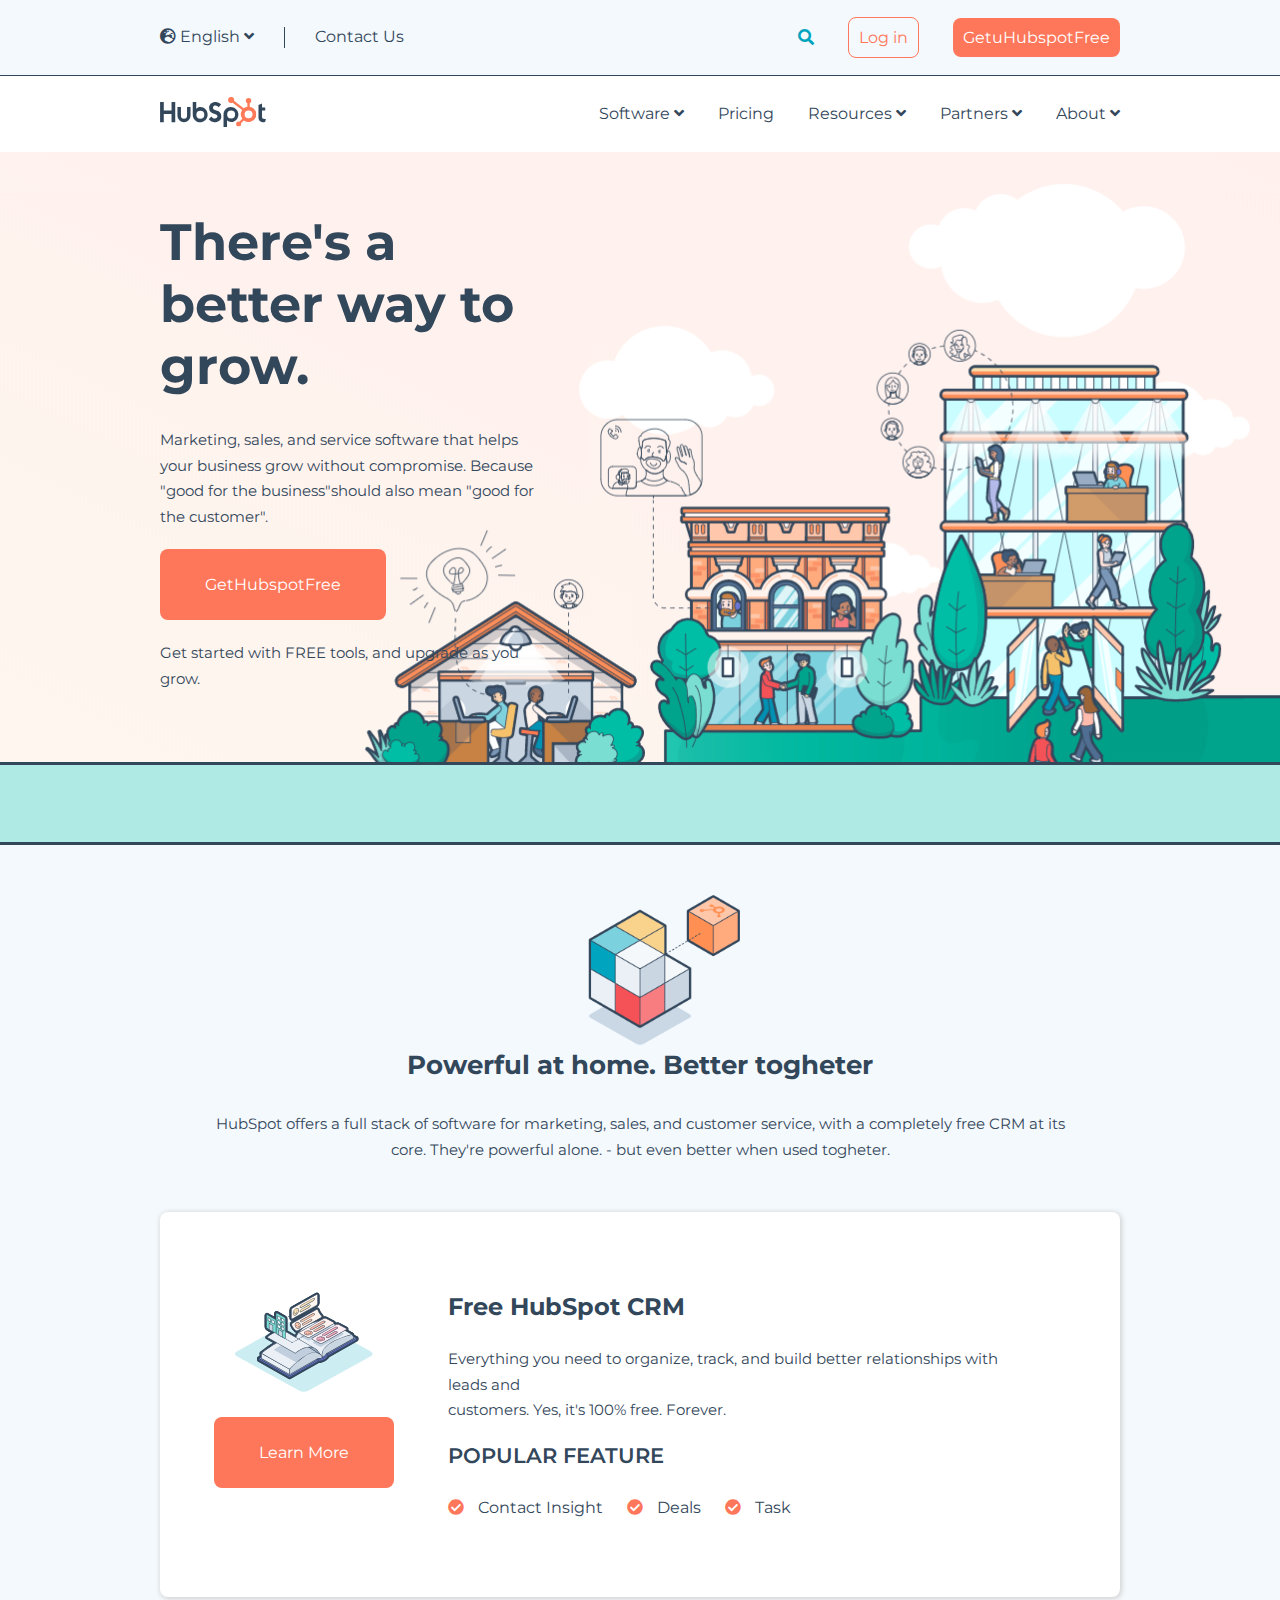
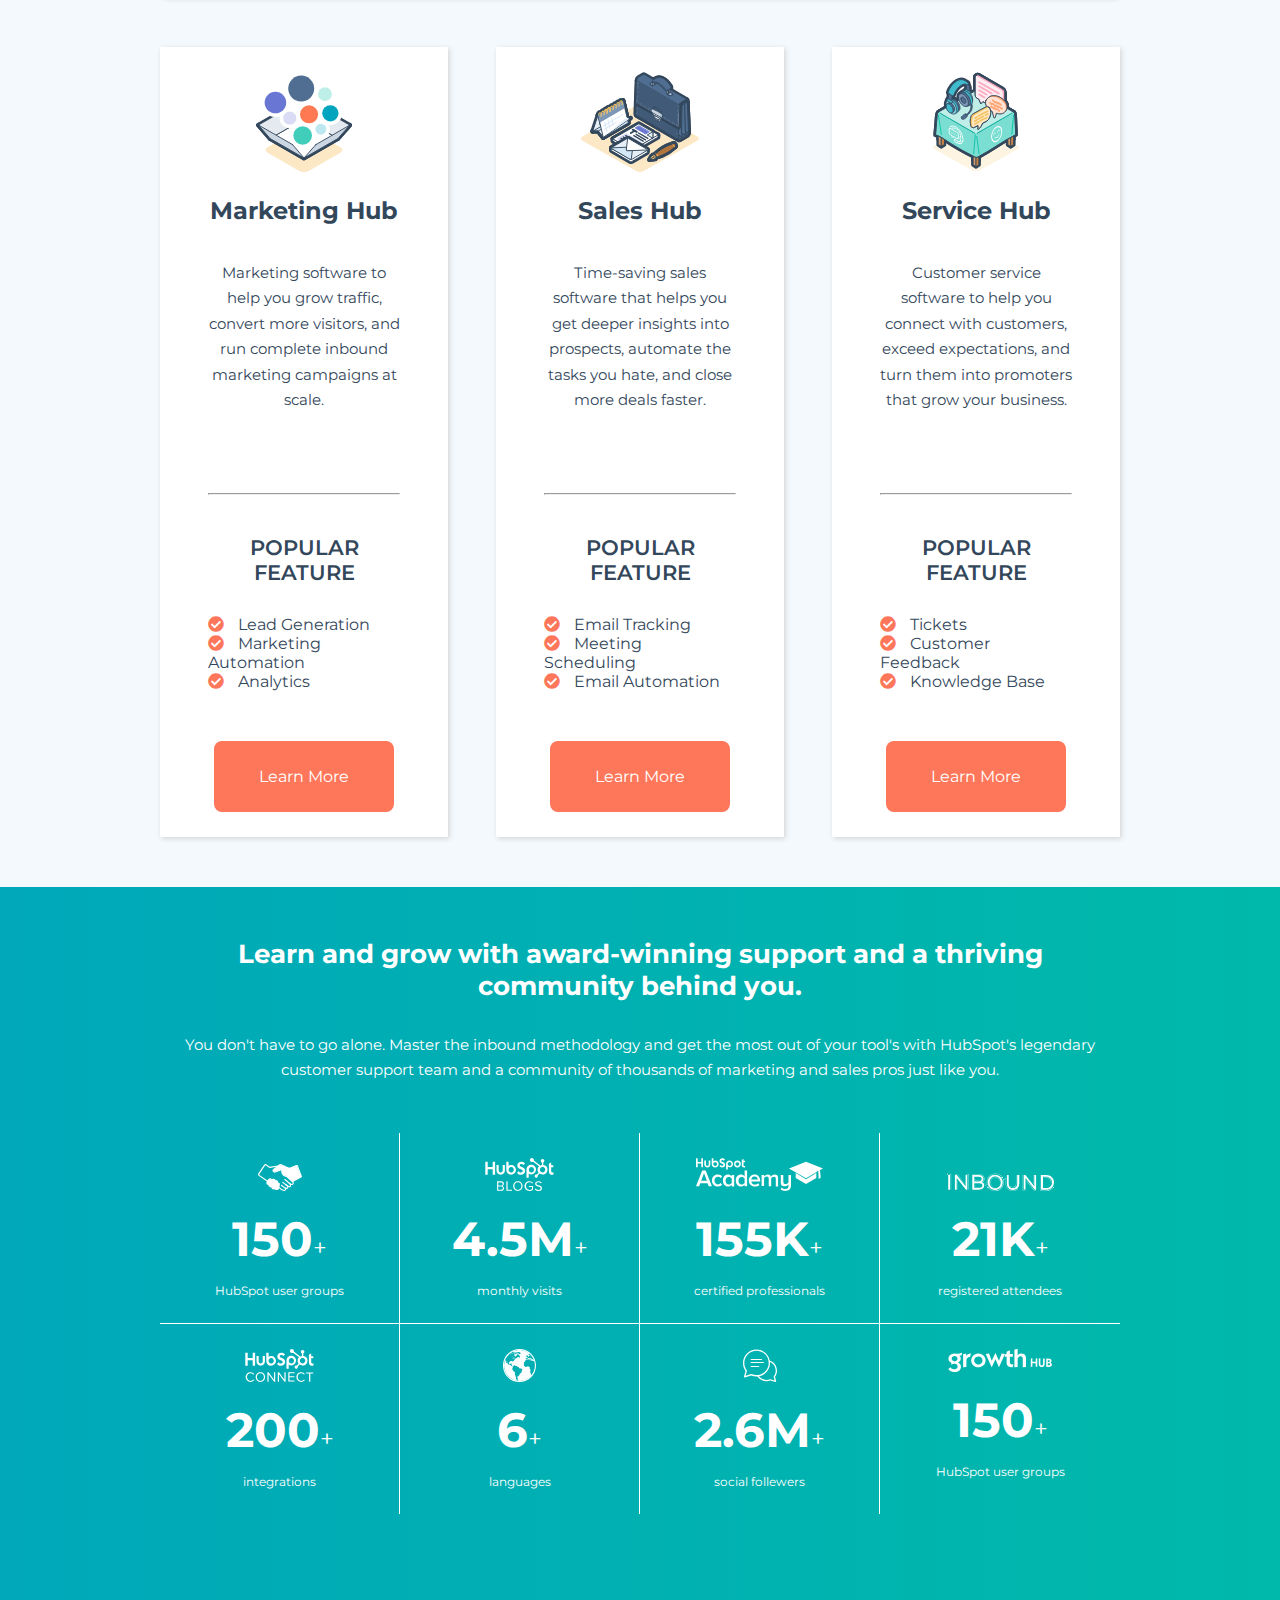
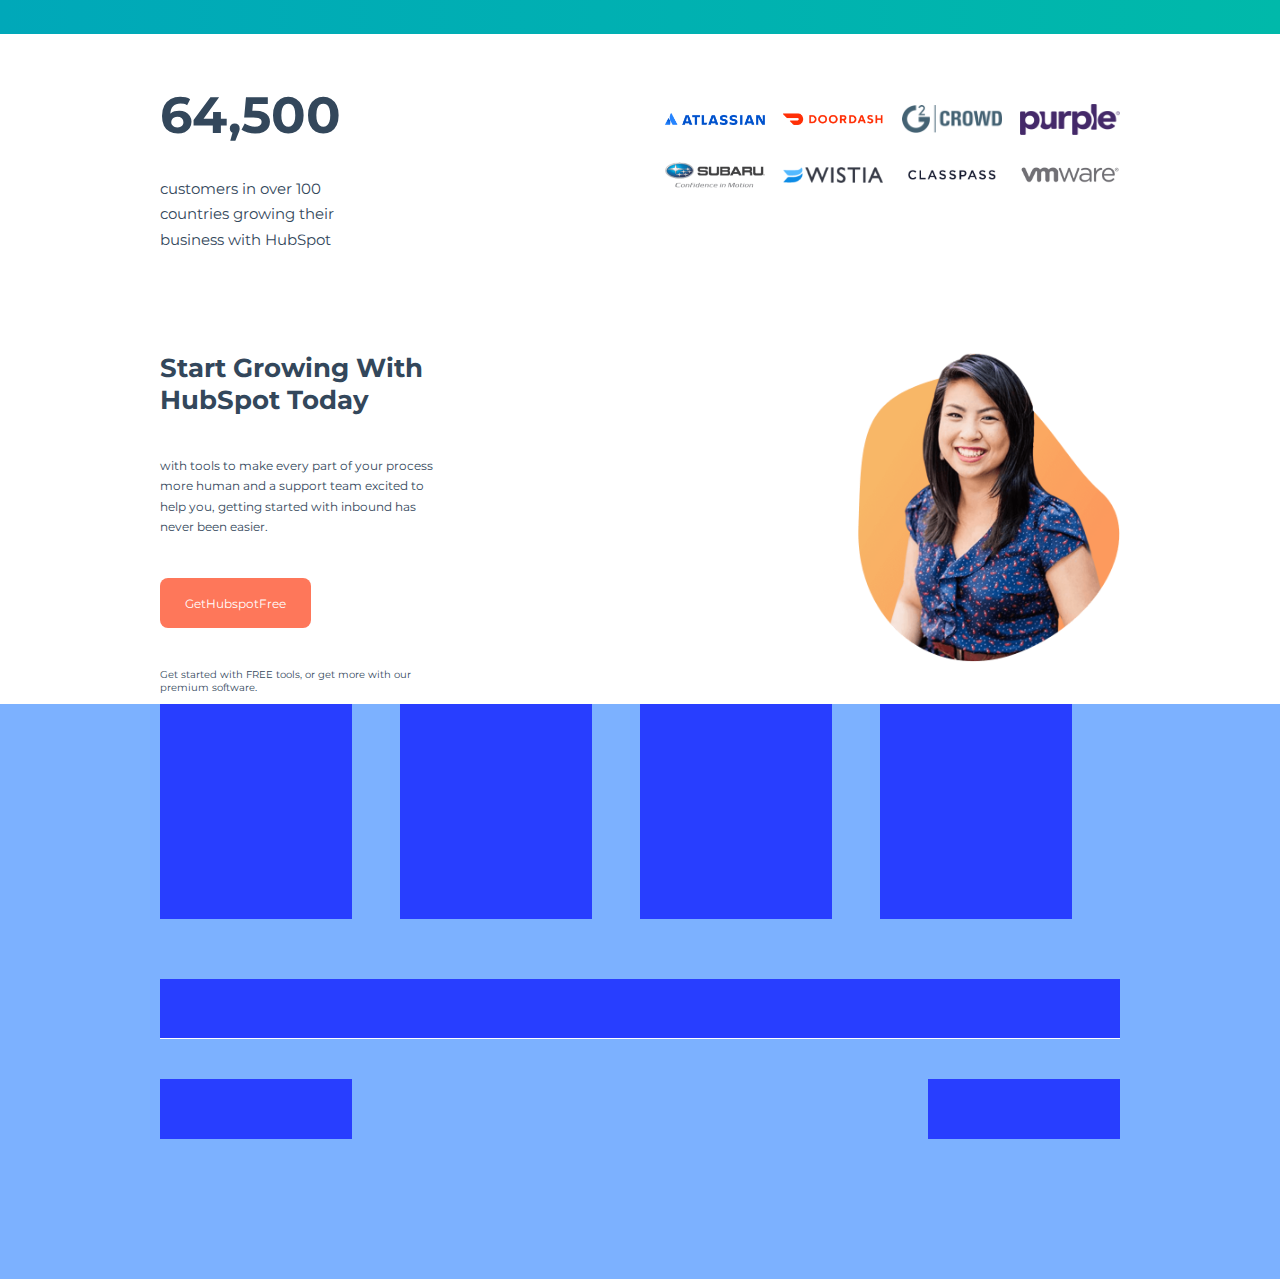
==== index.html @ 7007e8a3 "growing with - partners section completed" ====
<!DOCTYPE html>
<html lang="en" dir="ltr">
  <head>
    <meta charset="utf-8">
    <title>Hubspot.com</title>
    <link rel="stylesheet" href="css/master.css">
    <link rel="stylesheet" href="https://cdnjs.cloudflare.com/ajax/libs/font-awesome/5.15.2/css/all.min.css">
    <link rel="preconnect" href="https://fonts.gstatic.com">
    <link href="https://fonts.googleapis.com/css2?family=Montserrat:wght@100;300;400;600;700&display=swap" rel="stylesheet">
  </head>

  <!-- BODY -->
  <body>

    <!-- HEADER -->
    <header>
      <div class="row" id="top-header">
        <div class="center">
          <div class="up-left-nav">
            <div class="select-language">
              <a href="#"><i class="fas fa-globe-europe"></i> English <i class="fas fa-angle-down"></i></a>
            </div>

            <div class="contact-us">
              <a href="#">Contact Us</a>
            </div>

            </ul>
          </div>

          <div class="up-right-nav">
            <ul>

              <li>
                <a href="#"><i class="fas fa-search"></i> </a>
              </li>

              <li>
                <a href="#" id="log-in">Log in</a>
              </li>

              <li>
                <a href="#" id="get-hubspot-free" class="orange-button">GetuHubspotFree</a>
              </li>

            </ul>
          </div>
        </div>
      </div>

      <div class="row" id="down-header">
        <div class="center">

          <div class="down-left-nav">
            <a href="#">
              <img src="img/logo.svg" alt="Hubspot logo">
            </a>
          </div>

          <div class="down-right-nav">
            <ul>

              <li>
                <a href="#">Software <i class="fas fa-angle-down"></i></a>
              </li>

              <li>
                <a href="#">Pricing</a>
              </li>
              <li>
                <a href="#">Resources <i class="fas fa-angle-down"></i></a>
              </li>
              <li>
                <a href="#">Partners <i class="fas fa-angle-down"></i></a>
              </li>
              <li>
                <a href="#">About <i class="fas fa-angle-down"></i></a>
              </li>
            </ul>
          </div>
        </div>
      </div>
    </header>

    <!-- MAIN -->
    <main>

      <!-- JUMBOTRON -->
      <section>
        <div id="jumbotron">
          <div class="center">
            <div class="jumbo-content">
              <h2>
                There's a better way to grow.
              </h2>

              <div class="general-text">
                Marketing, sales, and service software that helps your business grow without compromise. Because "good for the business"should also mean "good for the customer".
              </div>

              <div class="orange-button" id="jumbo-button">
                <a href="#">GetHubspotFree</a>
              </div>

              <div class="general-text">
                Get started with FREE tools, and upgrade as you grow.
              </div>
            </div>
          </div>

          <!-- GREEN LINE -->
          <div id="jumbo-green-line">

          </div>
        </div>
      </section>

      <!-- OVERVIEW -->
      <section id="overview">
        <div class="center">
          <!-- SLOGAN -->
          <div class="slogan">
            <img src="img/cube.png" alt="Cube">
            <h3 class="section-title">Powerful at home. Better togheter</h3>
            <div class="general-text">
              HubSpot offers a full stack of software for marketing, sales, and customer service, with a completely free CRM at its<br>core. They're powerful alone. - but even better when used togheter.
            </div>
          </div>

          <!-- POPULAR FEATURES -->

          <div class="row popular-features">
            <div class="learn-more">
              <img src="img/book.svg" alt="Book">
              <div class="orange-button" id="learn-more-button">
                <a href="#">Learn More</a>
              </div>
            </div>

            <div class="free-hubspot">
              <h4 class="inside-section-title">
                Free HubSpot CRM
              </h4>
              <div class="general-text">
                Everything you need to organize, track, and build better relationships with leads and<br>customers. Yes, it's 100% free. Forever.
              </div>
              <div class="popular-feature-title">
                POPULAR FEATURE
              </div>

              <div class="popular-feature-list">
                <ul>
                  <li><i class="fas fa-check-circle"></i> Contact Insight</li>
                  <li><i class="fas fa-check-circle"></i> Deals</li>
                  <li><i class="fas fa-check-circle"></i> Task</li>
                </ul>
              </div>
            </div>
          </div>


          <!-- THREE HUBS -->
          <!-- 1 -->
          <div class="row ">
            <div class="hub">
              <img src="img/marketing.svg" alt="Marketing">
              <h4 class="inside-section-title">
                Marketing Hub
              </h4>
              <div class="general-text">
                Marketing software to help you grow traffic, convert more visitors, and run complete inbound marketing campaigns at scale.
              </div>
              <hr class="divisor">
              <div class="popular-feature-title">
                POPULAR FEATURE
              </div>
              <ul>
                <li><i class="fas fa-check-circle"></i> Lead Generation</li>
                <li><i class="fas fa-check-circle"></i> Marketing Automation</li>
                <li><i class="fas fa-check-circle"></i> Analytics</li>
              </ul>
              <div class="orange-button" id="learn-more-button">
                <a href="#">Learn More</a>
              </div>
            </div>

            <!-- 2 -->
            <div class="hub">
              <img src="img/sales.svg" alt="Marketing">
              <h4 class="inside-section-title">
                Sales Hub
              </h4>
              <div class="general-text">
                Time-saving sales software that helps you get deeper insights into prospects, automate the tasks you hate, and close more deals faster.
              </div>
              <hr class="divisor">
              <div class="popular-feature-title">
                POPULAR FEATURE
              </div>
              <ul>
                <li><i class="fas fa-check-circle"></i> Email Tracking</li>
                <li><i class="fas fa-check-circle"></i> Meeting Scheduling</li>
                <li><i class="fas fa-check-circle"></i> Email Automation</li>
              </ul>
              <div class="orange-button" id="learn-more-button">
                <a href="#">Learn More</a>
              </div>
            </div>

            <!-- 3 -->
            <div class="hub">
              <img src="img/service.svg" alt="Marketing">
              <h4 class="inside-section-title">
                Service Hub
              </h4>
              <div class="general-text">
                Customer service software to help you connect with customers, exceed expectations, and turn them into promoters that grow your business.
              </div>
              <hr class="divisor">
              <div class="popular-feature-title">
                POPULAR FEATURE
              </div>
              <ul>
                <li><i class="fas fa-check-circle"></i> Tickets</li>
                <li><i class="fas fa-check-circle"></i> Customer Feedback</li>
                <li><i class="fas fa-check-circle"></i> Knowledge Base</li>
              </ul>
              <div class="orange-button" id="learn-more-button">
                <a href="#">Learn More</a>
              </div>
            </div>

          </div>
        </div>
      </section>

      <!-- DATA -->
      <section id="data">
        <div class="center">
          <div class="data-text">
            <h3 class="section-title">
              Learn and grow with award-winning support and a thriving community behind you.
            </h3>
            <div class="general-text">
              You don't have to go alone. Master the inbound methodology and get the most out of your tool's with HubSpot's legendary customer support team and a community of thousands of marketing and sales pros just like you.
            </div>
          </div>

          <!-- NUMBERS -->
          <!-- 1st ROW -->
          <div class="row">
            <div class="box-overview right-bottom">
              <div class"box-icon">
                <img src="img/homepage_community_agency.svg" alt="">
              </div>
              <div class="box-numbers">
                150<span class="plus">+</span>
              </div>
              <div class="box-text">
                HubSpot user groups
              </div>
            </div>

            <div class="box-overview right-bottom">
              <div class"box-icon">
                <img src="img/homepage_community_blog.svg" alt="">
              </div>
              <div class="box-numbers">
                4.5M<span class="plus">+</span>
              </div>
              <div class="box-text">
                monthly visits
              </div>
            </div>

            <div class="box-overview right-bottom">
              <div class"box-icon">
                <img src="img/homepage_community_academy.svg" alt="">
              </div>
              <div class="box-numbers">
                155K<span class="plus">+</span>
              </div>
              <div class="box-text">
                certified professionals
              </div>
            </div>

            <div class="box-overview right-bottom">
              <div class"box-icon">
                <img src="img/homepage_community_inbound.svg" alt="">
              </div>
              <div class="box-numbers">
                21K<span class="plus">+</span>
              </div>
              <div class="box-text">
                registered attendees
              </div>
            </div>

          </div>


          <!-- 2nd ROW -->
          <div class="row">
            <div class="box-overview right">
              <div class"box-icon">
                <img src="img/homepage_community_connect.svg" alt="">
              </div>
              <div class="box-numbers">
                200<span class="plus">+</span>
              </div>
              <div class="box-text">
                integrations
              </div>
            </div>

            <div class="box-overview right">
              <div class"box-icon">
                <img src="img/homepage_community_globe.svg" alt="">
              </div>
              <div class="box-numbers">
                6<span class="plus">+</span>
              </div>
              <div class="box-text">
                languages
              </div>
            </div>

            <div class="box-overview right">
              <div class"box-icon">
                <img src="img/homepage_community_followers.svg" alt="">
              </div>
              <div class="box-numbers">
                2.6M<span class="plus">+</span>
              </div>
              <div class="box-text">
                social follewers
              </div>
            </div>

            <div class="box-overview right">
              <div class"box-icon">
                <img src="img/growthhub-white-small-1.svg" alt="">
              </div>
              <div class="box-numbers">
                150<span class="plus">+</span>
              </div>
              <div class="box-text">
                HubSpot user groups
              </div>
            </div>
          </div>


        </div>
      </section>

      <!-- PARTNERS -->
      <section id="partners" class="center">
        <div id="partners-list" class="row">
          <div class="customers">
            <h2>
              64,500
            </h2>
            <div class="general-text">
              customers in over 100 <br> countries growing their <br> business with HubSpot
            </div>
          </div>

          <div class="partners-logos">
            <!-- FIRST LINE -->
            <div id="first-line">
              <img src="img/atlassian.png" alt="">
              <img src="img/doordash.png" alt="">
              <img src="img/g2crowd-logo@2x.png" alt="">
              <img src="img/purple-logo@2x.png" alt="">
            </div>

            <!-- SECOND LINE -->
            <div id="second-line">
              <img src="img/subaru.png" alt="">
              <img src="img/wistia.png" alt="">
              <img src="img/classpass.png" alt="">
              <img src="img/vmware.png" alt="">
            </div>
          </div>
        </div>

        <div class="row">
          <div class="growing-with">
            <h3 class="section-title">
              Start Growing With HubSpot Today
            </h3>
            <p class="general-text">
              with tools to make every part of your process more human and a support team excited to help you, getting started with inbound has never been easier.
            </p>

            <div id="partners-button" class="orange-button">
              <a href="#">GetHubspotFree</a>
            </div>


            <div id="call-to-action-text">
              Get started with FREE tools, or get more with our premium software.
            </div>
          </div>

          <div class="testimonial">
            <img src="img/woman.webp" alt="">
          </div>
        </div>
      </section>
    </main>

    <!-- FOOTER -->
    <footer>
      <div class="center">
        <div class="row">
          <div class="footer-links">

          </div>
          <div class="footer-links">

          </div>
          <div class="footer-links">

          </div>
          <div class="footer-links">

          </div>
        </div>

        <!-- LANGUAGES -->
        <div class="languages">

        </div>

        <!-- COPYRIGHT AND POLICY -->
        <div class="row">
          <div class="copyright">

          </div>

          <div class="policy">

          </div>
        </div>
      </div>
    </footer>
  </body>
</html>
---- css/master.css ----
*{
  padding: 0;
  margin: 0;
  box-sizing: border-box;
}

body{
  font-family: 'Montserrat', sans-serif;
}

.row{
  content: "";
  display: table;
  clear: both;

  width: 100%;
}

.center{
  width: 75%;
  margin: 0 auto;
}

/* HEADER */
header{
  position: fixed;

  z-index: 999;

  top: 0;
  left: 0;

  width: 100%;
  height: 150px;

  font-size: 16px;
}

/* TOP HEADER */
#top-header{
  border-bottom: 1px solid #33475B;

  background-color: #F4F9FD;
}

#top-header ul{
  list-style-type: none;

  height: 75px;
  line-height: 75px;
}

#top-header ul li{
  display: inline-block;

  margin-right: 30px;
}

#top-header ul li:last-child{
  margin-right: 0;
}

#top-header a{
  text-decoration: none;
}


/* UP-LEFT-NAV */
.up-left-nav{
  float: left;

  height: 75px;
  width: 50%;

  color: #33475B;
}

.up-left-nav a{
  color: #33475B;
}

.select-language{
  float: left;

  height: 21px;

  margin: 27px 0;
  padding-right: 30px;

  border-right: 1px solid #33475B;
}

.contact-us{
  float: left;

  height: 21px;

  margin: 27px 0;
  padding-left: 30px;
}


/* UP-RIGHT-NAV */
.up-right-nav{
  float: right;

  height: 75px;
  width: 50%;

  text-align: right;
}

.fa-search{
  color: #00A4BD;
}

#log-in{
  color: #FE775A;

  padding: 10px 10px;

  border: 1px solid #FE775A;
  border-radius: 8px;
}

.orange-button{
  background-color: #FE775A;
  border-radius: 8px;
}

#get-hubspot-free{
  color: white;
  padding: 10px 10px;
}

/* DOWN HEADER */
#down-header{
  background-color: white;
}

#down-header ul{
  list-style-type: none;

  height: 75px;
  line-height: 75px;
}

#down-header ul li{
  display: inline-block;

  margin-right: 30px;
}

#down-header ul li:last-child{
  margin-right: 0;
}

#down-header a{
  text-decoration: none;
}

/* DOWN LEFT NAV */
.down-left-nav{
  float: left;

  line-height: 75px;
  height: 75px;
  width: 10%;

  padding-top: 8px;
}

/* DOWN RIGHT NAV */
.down-right-nav {
  float: right;

  text-align: right;

  height: 75px;
  width: 80%;
}

.down-right-nav a{
  color: #33475B;
}


/* MAIN */
main{
  margin-top: 150px;
}

/* JUMBOTRON */
#jumbotron{
  position: relative;

  border-top: solid 1px transparent; /* added border to father to avoid margin collapse */

  height: 695px;
  width: 100%;

  background-image: url(../img/jumbotron.png);
  background-size: auto 100%;
  background-repeat: no-repeat;
  background-position: right;

  color: #33475B;

  /* debug rules */
  background-color: #FFF4EF;
}

#jumbo-green-line{
  position: absolute;

  bottom: 0;

  height: 83px;
  width: 100%;

  border-top: 3px solid #33475B;
  border-bottom: 3px solid #33475B;

  background-color: #AFEBE4;
}


.jumbo-content{
  margin-top: 60px;

  width: 40%;
}

.jumbo-content h2{
  font-size: 51px;

  margin-bottom: 30px;
}

.general-text{
  font-size: 15px;

  line-height: 1.7em;

  color: #33475B;
}

#jumbo-button{
  display: inline-block;

  height: 71px;
  line-height: 71px;

  margin: 20px 0;
}

#jumbo-button a{
  text-decoration: none;

  padding: 25px 45px;

  color: white;
}



/* OVERVIEW */
#overview{
  /* debug rules */
  width: 100%;

  background-color: #F4F9FD;;
}

/* SLOGAN */
.slogan{
  width: 100%;

  text-align: center;

  margin-bottom: 50px;
}

.slogan img{
  height: 150px;

  margin-top: 50px;
}

.section-title{
  font-size: 26px;

  color: #33475B;
}

.slogan h3{
  margin-bottom: 30px;
}



/* POPULAR FEATURES */
.popular-features{
  background-color: white;

  margin-bottom: 50px;

  box-shadow: 1px 1px 5px 0.5px lightgrey;

  border-radius: 8px;
}

.learn-more{
  float: left;

  text-align: center;

  width: 20%;

  margin-left: 5%;
  margin-right: 5%;
}

.learn-more img{
  display: block;
  height: 100px;

  margin-bottom: 25px;
  margin-left: auto;
  margin-right: auto;
}

#learn-more-button{
  display: inline-block;

  height: 71px;  /* ALTEZZA TOTALE (FONT 21PX + PADDING 25 + 25) */
  line-height: 71px;
}

#learn-more-button a{
  text-decoration: none;

  padding: 25px 45px;

  color: white;
}

.free-hubspot{
  float: left;

  width: 60%;

  color: #33475B;
}

.inside-section-title{
  font-size: 24px;

  margin-bottom: 25px;
}

.free-hubspot .general-text{
  margin-bottom: 20px;
}

.free-hubspot ul li{
  display: inline-block;
}

.popular-feature-title{
  font-size: 21px;
  font-weight: 600;

  margin-bottom: 30px;
}

.learn-more, .free-hubspot{
  margin-top: 80px;
  margin-bottom: 80px;
}

.popular-feature-list li{
  margin-right: 20px;
}

.fa-check-circle{
  color: #FE775A;

  margin-right: 10px;
}



/* THREE HUBS */
.hub{
  float: left;

  width: 30%;

  text-align: center;
  color: #33475B;

  padding: 25px 5%;

  margin-right: 5%;
  margin-bottom: 50px;

  background-color: white;

  box-shadow: 1px 1px 5px 0.5px lightgrey;
}

.hub:last-child{
  margin-right: 0;
}

.hub img{
  height: 100px;

  margin-bottom: 20px;
}

.hub h4{
  margin-bottom: 35px;
}

.hub .divisor{
  margin-bottom: 40px;
}

.hub .general-text{
  margin-bottom: 80px;
}

.hub ul{
  margin-bottom: 50px;
}

.hub ul li{
  list-style-type: none;
  text-align: left;
}



/* DATA */
#data{
  border-top: solid 1px transparent;

  padding-top: 50px;
  padding-bottom: 120px;

  background-image:linear-gradient(to right, #00A8B9, #00B9AA);
}

/* DATA TEXT */
.data-text{
  text-align: center;

  margin-bottom: 50px;
}

.data-text .section-title, .data-text .general-text{
  color: white;
}

.data-text h3.section-title{
  margin-bottom: 30px;
}


/* NUMBERS */
.box-overview{
  float: left;

  width: 25%;

  padding: 25px 0;

  text-align: center;
  color: white;
}

.right-bottom{
  border-right: 1px solid white;
  border-bottom: 1px solid white;
}

.right-bottom:last-child{
  border-right: none;
}

.right{
  border-right: 1px solid white;
}

.right:last-child{
  border-right: none;
}

.box-numbers{
  color: white;
  font-size: 48px;
  font-weight: bold;

  margin: 15px 0;
}

.plus{
  font-size: 24px;
  font-weight: normal;
}

.box-text{
  color: white;
  font-size: 12px;
}



/* PARTNERS */
#partners{
  height: 670px;

  padding: 50px 0;

  background-color: white;
}

#partners-list{
  margin-bottom: 100px;
}

.customers h2{
  color: #33475B;
  font-size: 51px;

  margin-bottom: 30px;
}

.customers{
  float: left;

  width: 20%;
}

.partners-logos{
  float: right;

  width: 50%;

  margin-bottom: 50px;
  padding-top: 20px;
}

.partners-logos img{
  width: 100px;

  margin-right: 3%;

  vertical-align: middle;
}

#first-line{
  width: 100%;
  text-align: right;

  margin-bottom: 20px;
}

#second-line{
  width: 100%;
  text-align: right;
}

#first-line img:last-child{
  margin-right: 0;
}

#second-line img:last-child{
  margin-right: 0;
}

.growing-with{
  float: left;

  width: 30%;
}

.growing-with h3{
  margin-bottom: 40px;
}

.growing-with p.general-text{
  font-size: 12px;

  margin-bottom: 40px;
}

#partners-button{
  display: inline-block;

  height: 50px;
  line-height: 50px;

  margin-bottom: 40px;
}

#partners-button a{
  text-decoration: none;

  font-size: 12px;
  padding: 17px 25px;

  color: white;
}

#call-to-action-text{
  font-size: 10px;
  color: #33475B;
}



.testimonial{
  float: right;

  text-align: right;

  width: 30%;
}

.testimonial img{
  height: 310px;
}

/* FOOTER */
footer{
  background-color: #7CB1FF;
  /* debug rules */
  height: 575px;
}

.footer-links{
  float: left;

  width: 20%;

  margin-right: 5%;

  /* debug rules */
  height: 215px;
  background-color: #283EFF;
}

/* LANGUAGES */
.languages{
  height: 60px;
  width: 100%;

  margin-top: 60px;
  margin-bottom: 40px;

  border-bottom: 1px solid white;

  /* debug rules */
  background-color: #283EFF;
}


/* COPYRIGHT AND POLICY */
.copyright{
  float: left;

  height: 60px;
  width: 20%;

  /* debug rules */
  background-color: #283EFF;
}

.policy{
  float: right;

  height: 60px;
  width: 20%;

  /* debug rules */
  background-color: #283EFF;
}
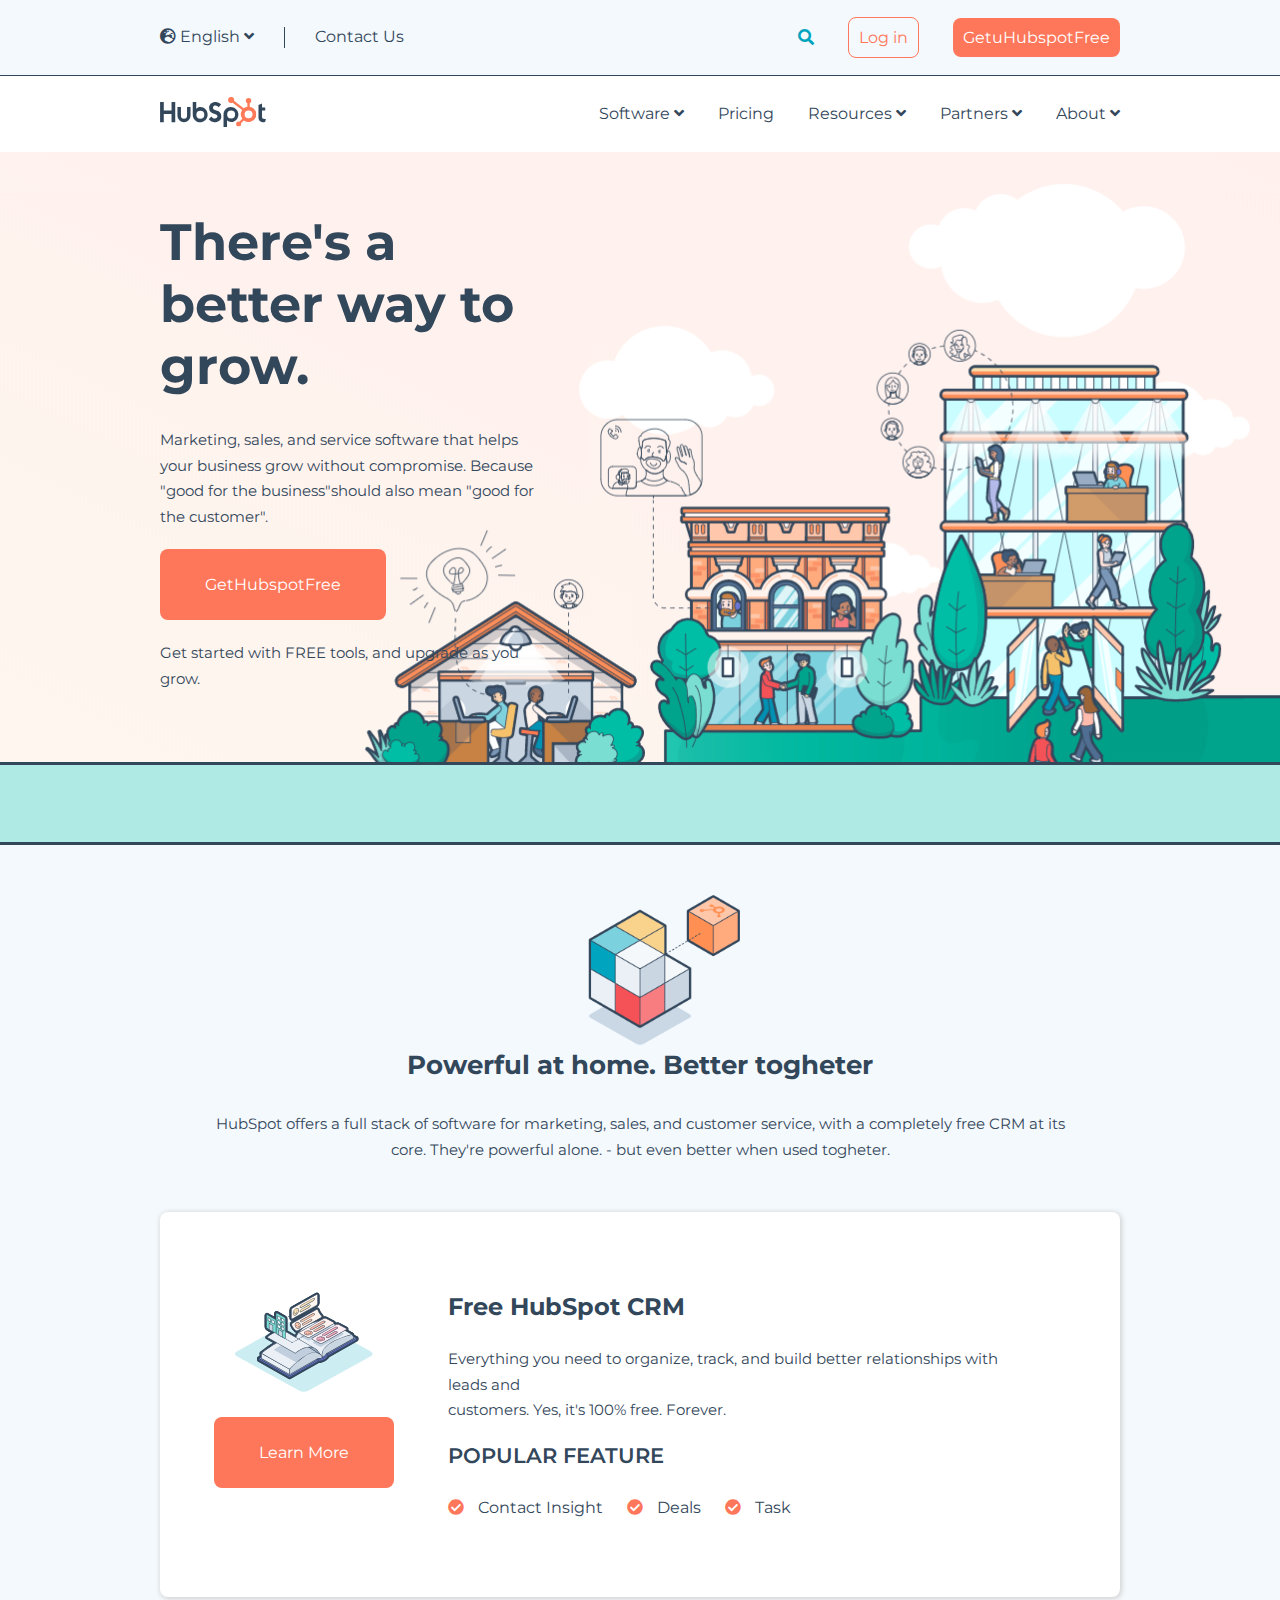
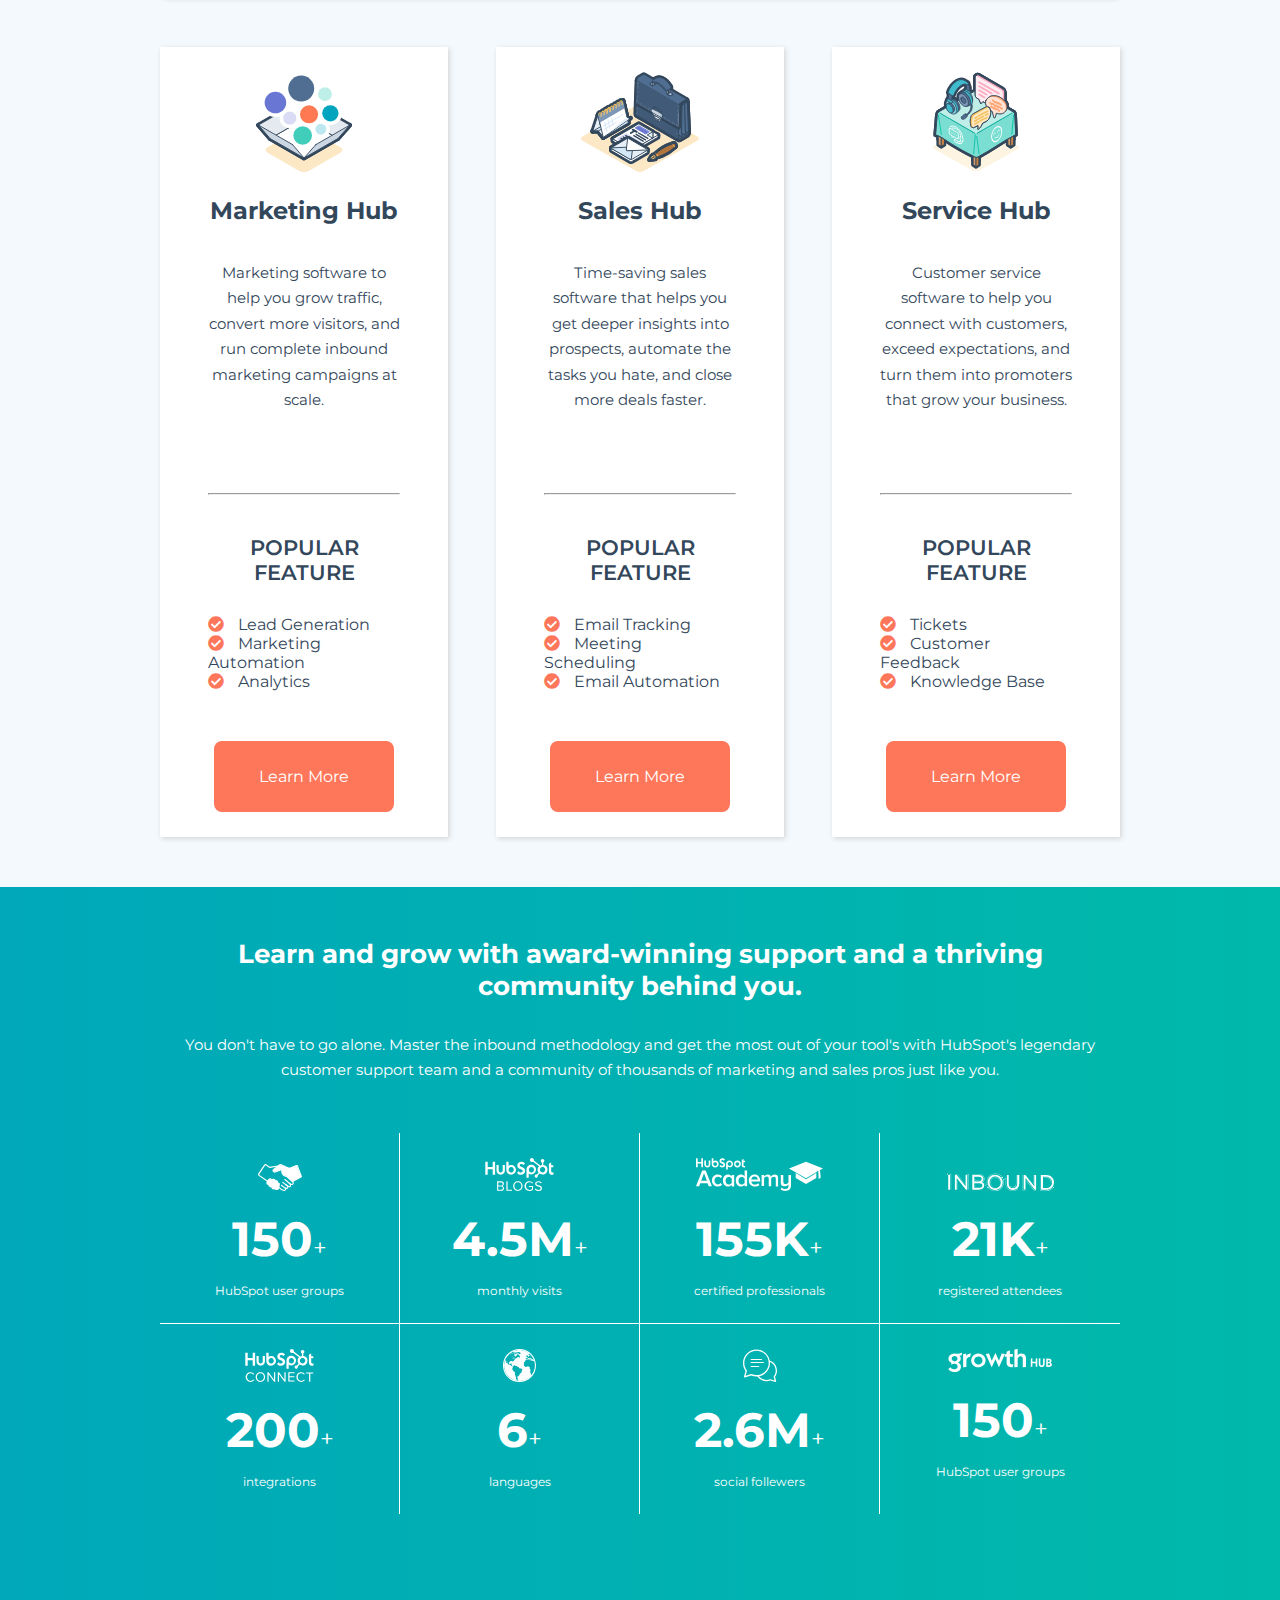
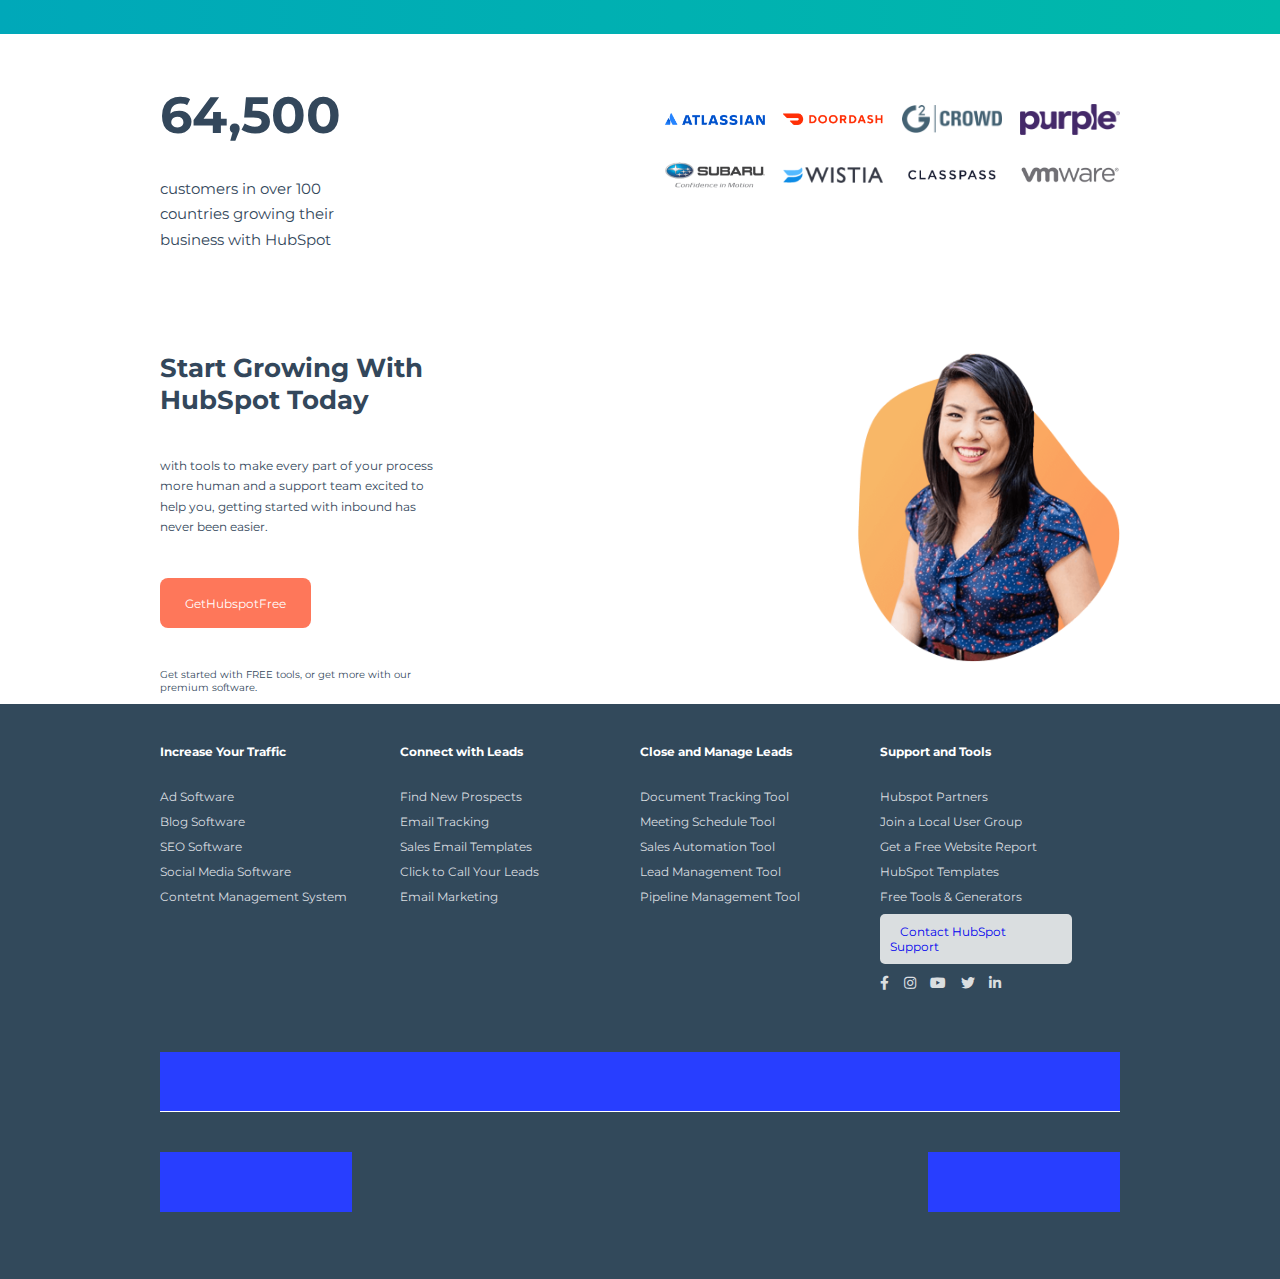
==== commit bd7e2049: "Footer links" ====
--- a/index.html
+++ b/index.html
@@ -417,16 +417,106 @@
       <div class="center">
         <div class="row">
           <div class="footer-links">
-
-          </div>
+            <ul>
+              <li>
+                Increase Your Traffic
+              </li>
+              <li>
+                <a href="#">Ad Software</a>
+              </li>
+              <li>
+                <a href="#">Blog Software</a>
+              </li>
+              <li>
+                <a href="#">SEO Software</a>
+              </li>
+              <li>
+                <a href="#">Social Media Software</a>
+              </li>
+              <li>
+                <a href="#">Contetnt Management System</a>
+              </li>
+            </ul>
+          </div>
+
           <div class="footer-links">
-
-          </div>
+            <ul>
+              <li>
+                Connect with Leads
+              </li>
+              <li>
+                <a href="#">Find New Prospects</a>
+              </li>
+              <li>
+                <a href="#">Email Tracking</a>
+              </li>
+              <li>
+                <a href="#">Sales Email Templates</a>
+              </li>
+              <li>
+                <a href="#">Click to Call Your Leads</a>
+              </li>
+              <li>
+                <a href="#">Email Marketing</a>
+              </li>
+            </ul>
+          </div>
+
           <div class="footer-links">
-
-          </div>
+            <ul>
+              <li>
+                Close and Manage Leads
+              </li>
+              <li>
+                <a href="#">Document Tracking Tool</a>
+              </li>
+              <li>
+                <a href="#">Meeting Schedule Tool</a>
+              </li>
+              <li>
+                <a href="#">Sales Automation Tool</a>
+              </li>
+              <li>
+                <a href="#">Lead Management Tool</a>
+              </li>
+              <li>
+                <a href="#">Pipeline Management Tool</a>
+              </li>
+            </ul>
+          </div>
+
           <div class="footer-links">
-
+            <ul>
+              <li>
+                Support and Tools
+              </li>
+              <li>
+                <a href="#">Hubspot Partners</a>
+              </li>
+              <li>
+                <a href="#">Join a Local User Group</a>
+              </li>
+              <li>
+                <a href="#">Get a Free Website Report</a>
+              </li>
+              <li>
+                <a href="#">HubSpot Templates</a>
+              </li>
+              <li>
+                <a href="#">Free Tools & Generators</a>
+              </li>
+            </ul>
+            <div id="footer-button">
+              <a id="contact-hubspot" href="#">Contact HubSpot Support</a>
+            </div>
+
+            <div class="social-icons">
+              <a href="#"><i class="fab fa-facebook-f"></i></a>
+              <a href="#"><i class="fab fa-instagram"></i></a>
+              <a href="#"><i class="fab fa-youtube"></i></a>
+              <a href="#"><i class="fab fa-twitter"></i></a>
+              <a href="#"><i class="fab fa-linkedin-in"></i></a>
+            </div>
           </div>
         </div>
 
--- a/css/master.css
+++ b/css/master.css
@@ -636,7 +636,10 @@
 
 /* FOOTER */
 footer{
-  background-color: #7CB1FF;
+  padding: 40px 0;
+  background-color: #32495B;
+  color: #33475B;
+
   /* debug rules */
   height: 575px;
 }
@@ -646,11 +649,50 @@
 
   width: 20%;
 
+  color: white;
+  font-size: 12px;
+
   margin-right: 5%;
-
-  /* debug rules */
-  height: 215px;
-  background-color: #283EFF;
+}
+
+.footer-links ul li{
+  list-style-type: none;
+  margin-bottom: 10px;
+}
+
+.footer-links ul li:first-child{
+  font-weight: bold;
+  margin-bottom: 30px;
+}
+
+.footer-links li a{
+  color: #DADEE0;
+
+  text-decoration: none;
+}
+
+#footer-button {
+  display: inline-block;
+
+  background-color: #DADEE0;
+  border-radius: 5px;
+  padding: 10px 10px;
+}
+
+#contact-hubspot{
+  text-decoration: none;
+
+  padding: 10px 10px;
+}
+
+.social-icons a{
+  display: inline-block;
+
+  font-size: 14px;
+  color: #DADEE0;
+
+  margin-right: 6%;
+  margin-top: 10px;
 }
 
 /* LANGUAGES */
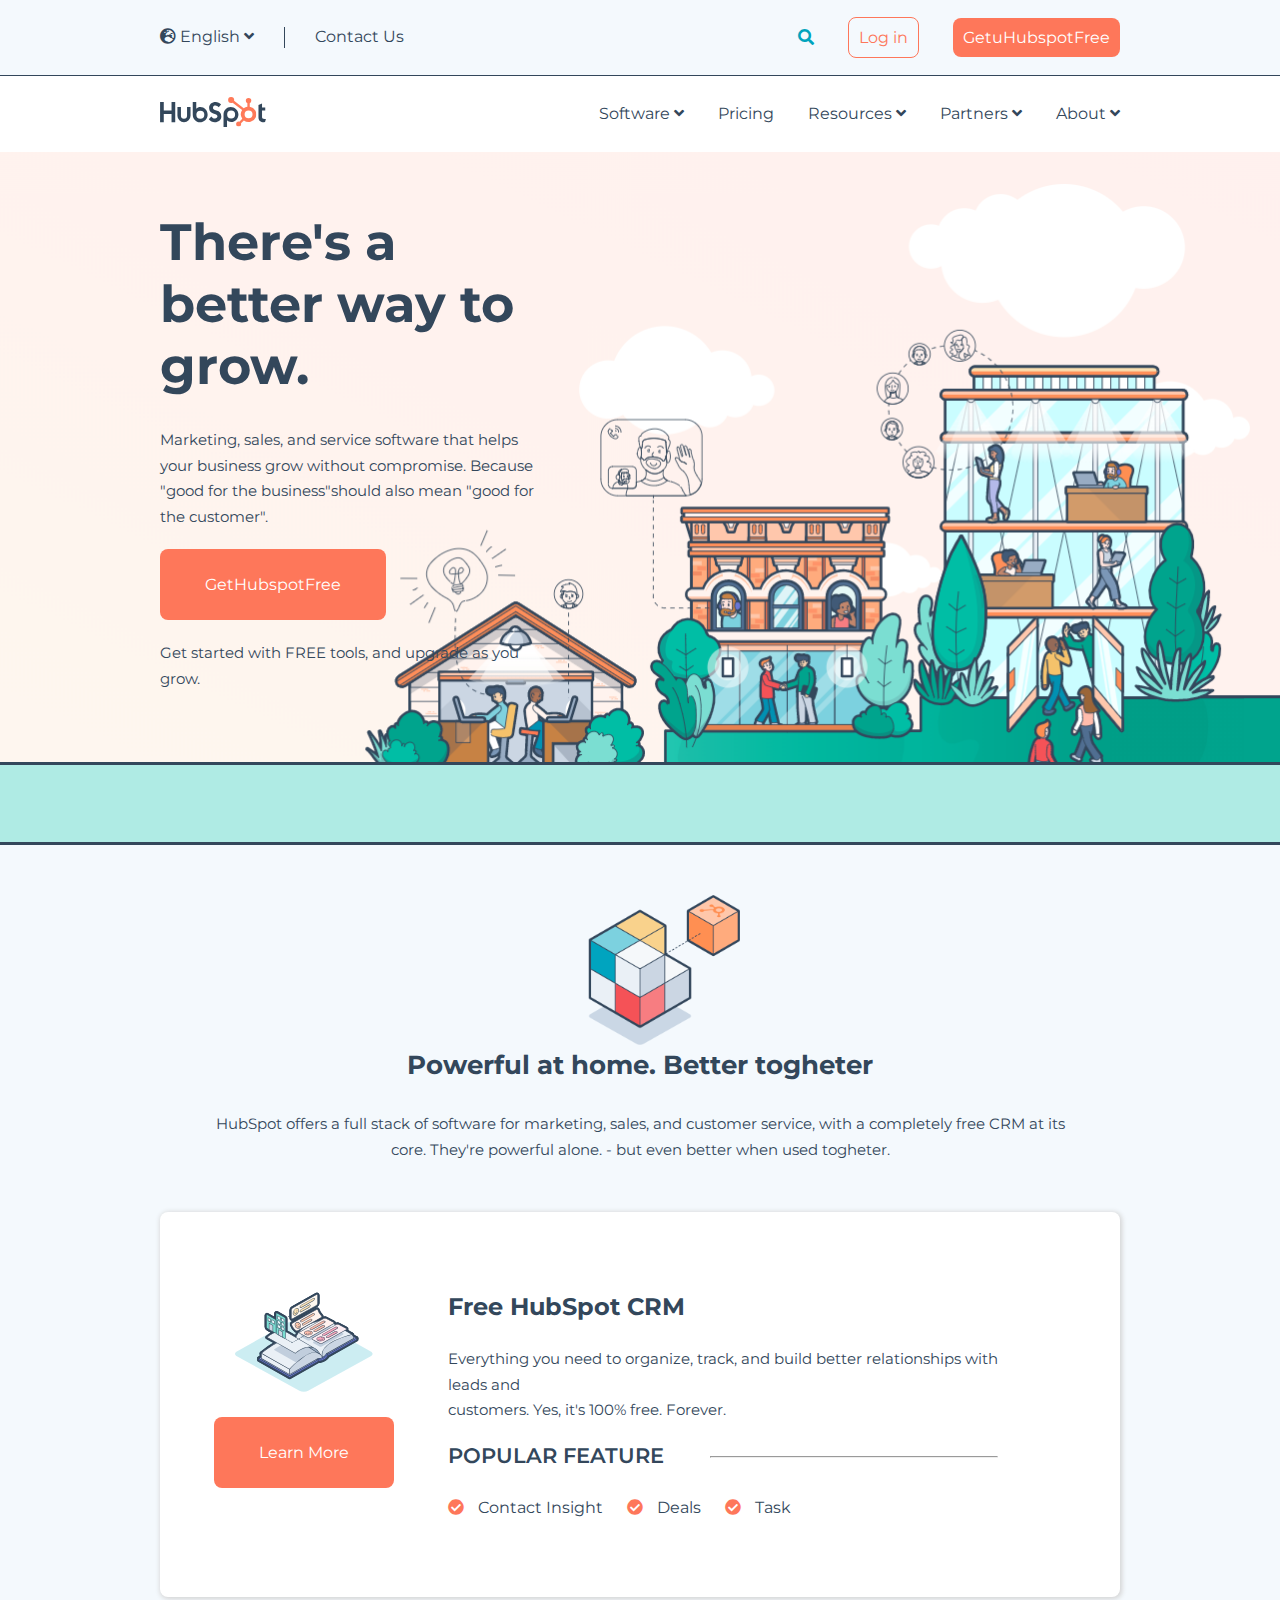
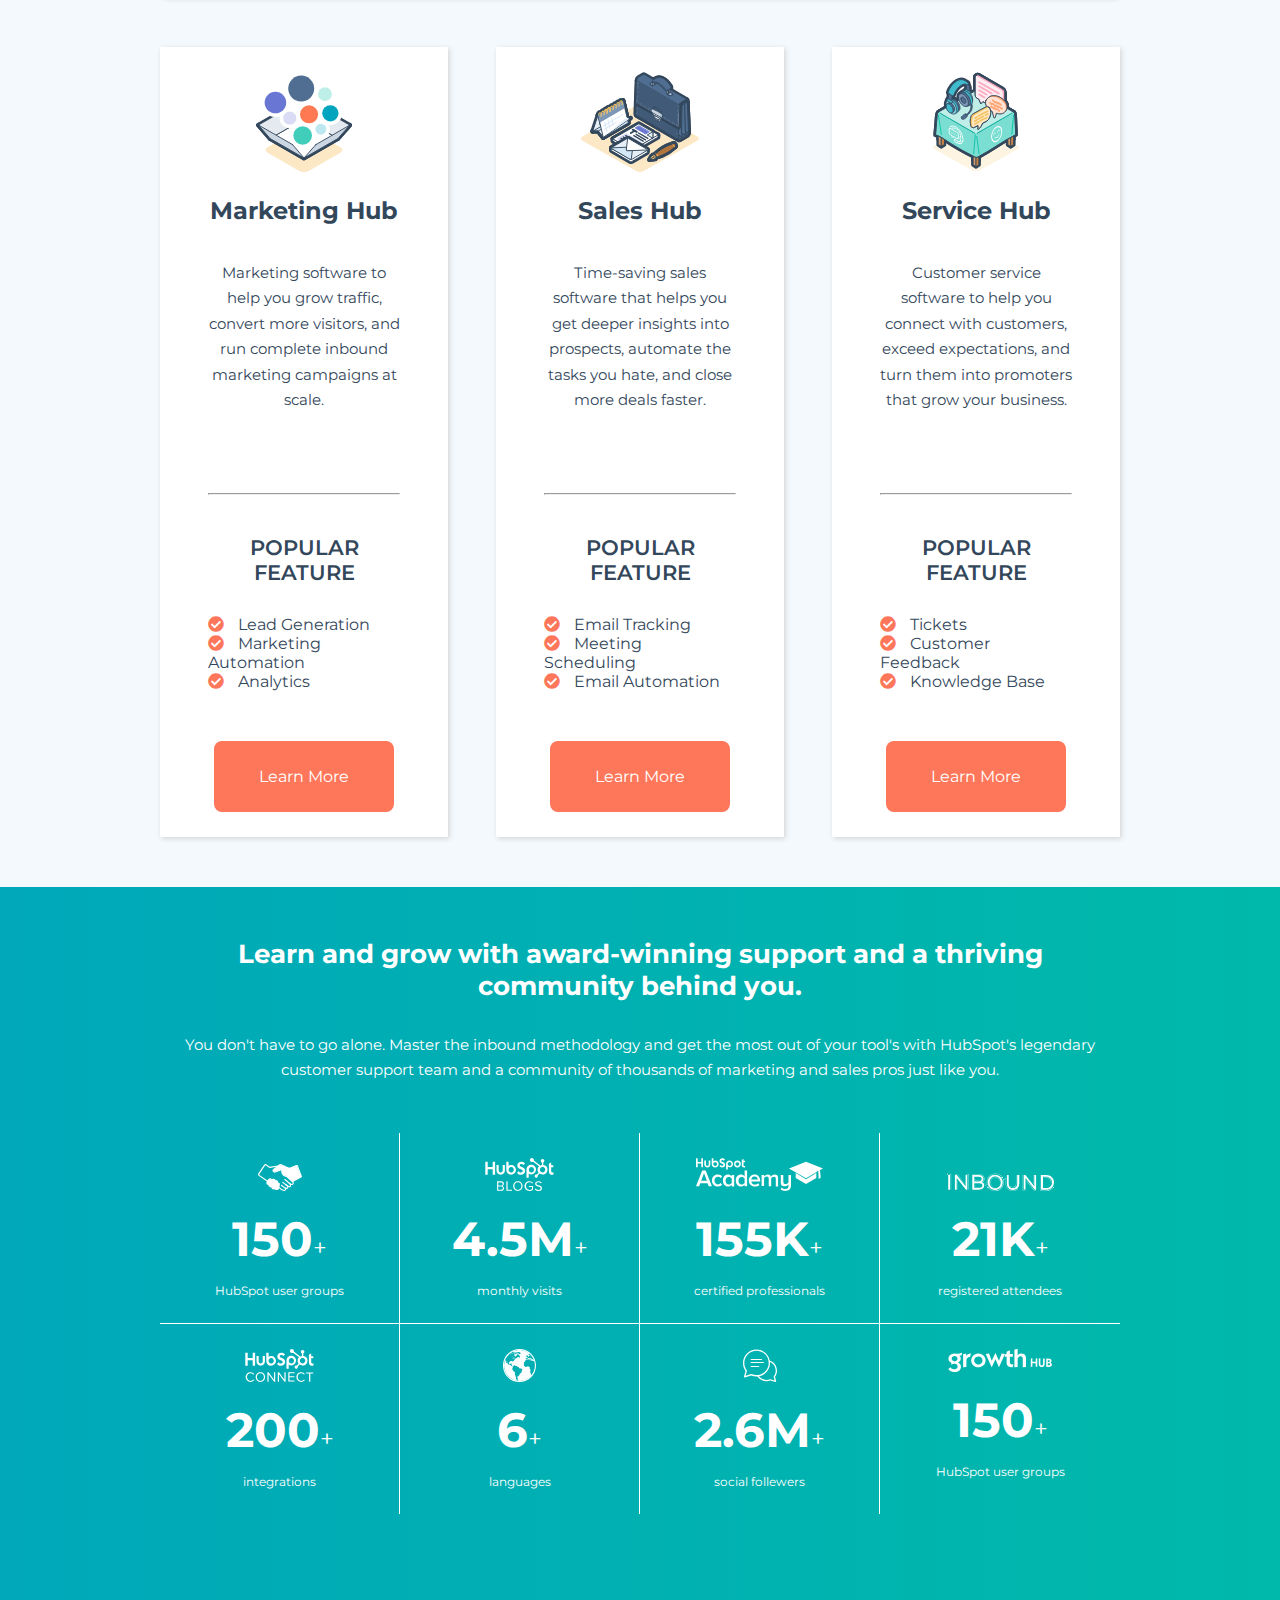
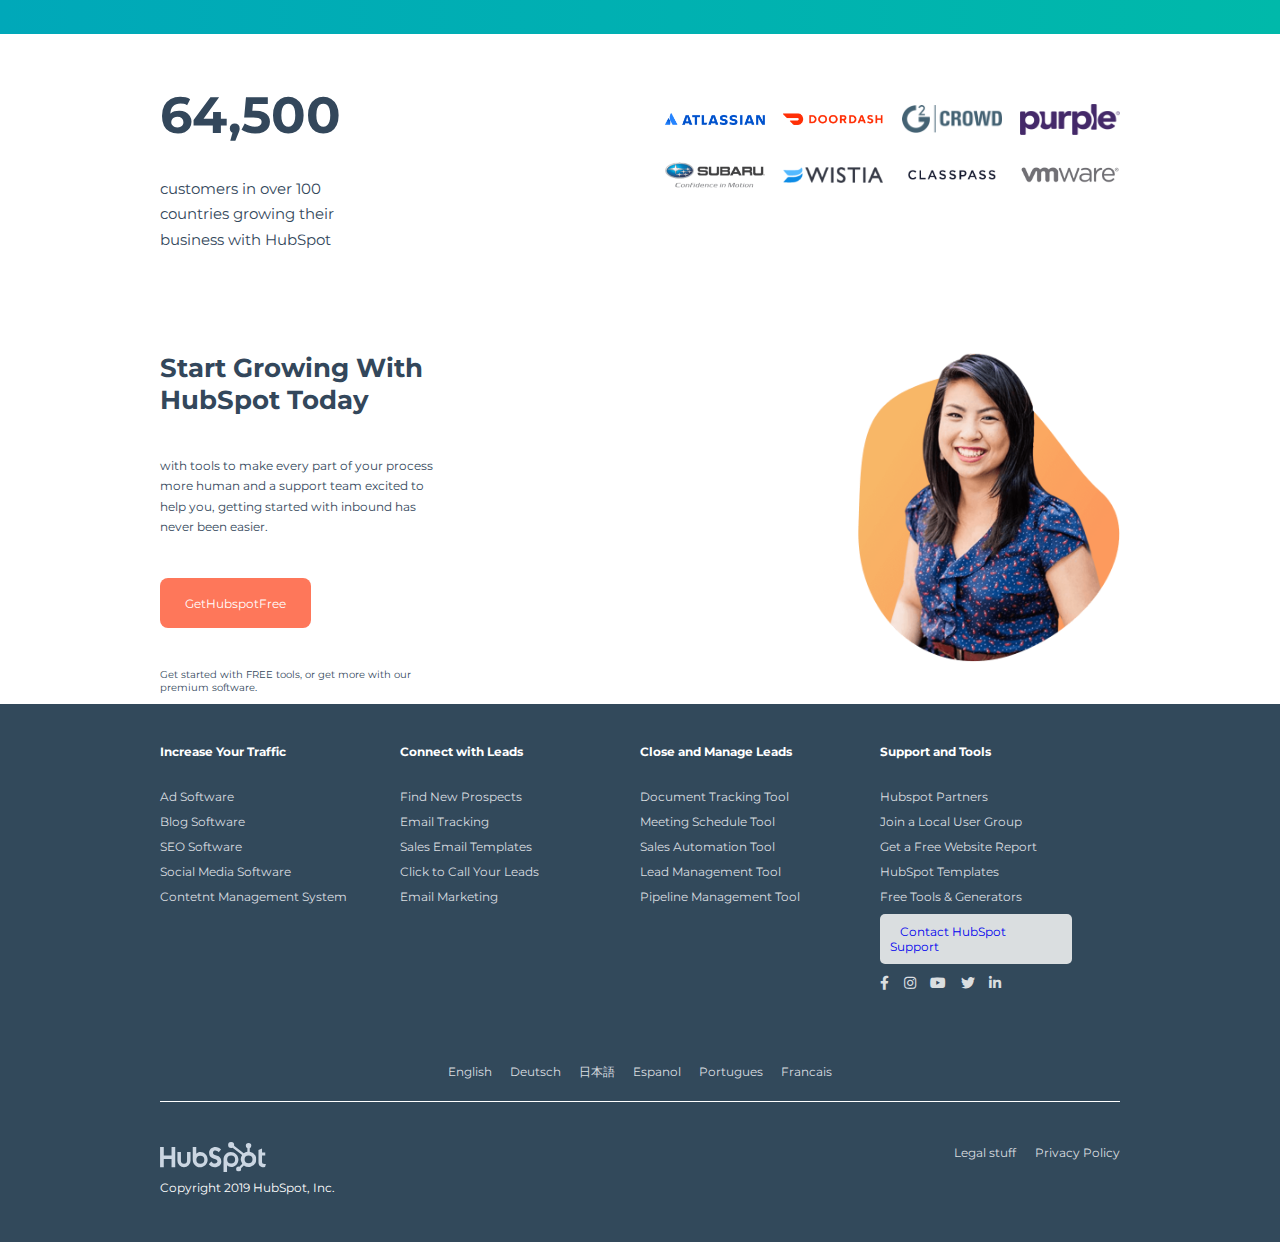
==== commit c4d8a7bd: "Copyright - footer completed" ====
--- a/index.html
+++ b/index.html
@@ -128,7 +128,6 @@
           </div>
 
           <!-- POPULAR FEATURES -->
-
           <div class="row popular-features">
             <div class="learn-more">
               <img src="img/book.svg" alt="Book">
@@ -145,7 +144,7 @@
                 Everything you need to organize, track, and build better relationships with leads and<br>customers. Yes, it's 100% free. Forever.
               </div>
               <div class="popular-feature-title">
-                POPULAR FEATURE
+                <span>POPULAR FEATURE</span> <span id="line"> <hr> </span>
               </div>
 
               <div class="popular-feature-list">
@@ -157,6 +156,7 @@
               </div>
             </div>
           </div>
+
 
 
           <!-- THREE HUBS -->
@@ -522,17 +522,38 @@
 
         <!-- LANGUAGES -->
         <div class="languages">
-
+          <ul>
+            <li>
+              <a href="#">English</a>
+            </li>
+            <li>
+              <a href="#">Deutsch</a>
+            </li>
+            <li>
+              <a href="#">日本語</a>
+            </li>
+            <li>
+              <a href="#">Espanol</a>
+            </li>
+            <li>
+              <a href="#">Portugues</a>
+            </li>
+            <li>
+              <a href="#">Francais</a>
+            </li>
+          </ul>
         </div>
 
         <!-- COPYRIGHT AND POLICY -->
         <div class="row">
           <div class="copyright">
-
+            <img src="img/logo_gray.svg" alt="">
+            <span id="copy-text">Copyright 2019 HubSpot, Inc.</span>
           </div>
 
           <div class="policy">
-
+            <a href="#">Legal stuff</a>
+            <a href="#">Privacy Policy</a>
           </div>
         </div>
       </div>
--- a/css/master.css
+++ b/css/master.css
@@ -374,6 +374,15 @@
   margin-bottom: 30px;
 }
 
+#line{
+  display: inline-block;
+
+  vertical-align: middle;
+  margin-left: 7%;
+
+  width: 50%;
+}
+
 .learn-more, .free-hubspot{
   margin-top: 80px;
   margin-bottom: 80px;
@@ -639,9 +648,6 @@
   padding: 40px 0;
   background-color: #32495B;
   color: #33475B;
-
-  /* debug rules */
-  height: 575px;
 }
 
 .footer-links{
@@ -697,16 +703,33 @@
 
 /* LANGUAGES */
 .languages{
+  line-height: 60px;
   height: 60px;
   width: 100%;
 
-  margin-top: 60px;
+  text-align: center;
+  font-size: 12px;
+
+  margin-top: 50px;
   margin-bottom: 40px;
 
   border-bottom: 1px solid white;
-
-  /* debug rules */
-  background-color: #283EFF;
+}
+
+.languages ul li{
+  display: inline-block;
+  list-style-type: none;
+
+  margin-right: 15px;
+}
+
+.languages ul li:last-child{
+  margin-right: 0;
+}
+
+.languages a{
+  text-decoration: none;
+  color: #DADEE0;
 }
 
 
@@ -716,17 +739,39 @@
 
   height: 60px;
   width: 20%;
-
-  /* debug rules */
-  background-color: #283EFF;
+}
+
+.copyright img{
+  display: block;
+
+  height: 50%;
+
+  margin-bottom: 5px;
+}
+
+#copy-text{
+  height: 50%;
+
+  color: white;
+  font-size: 12px;
+  text-align: left;
 }
 
 .policy{
   float: right;
+  text-align: right;
 
   height: 60px;
   width: 20%;
-
-  /* debug rules */
-  background-color: #283EFF;
-}
+}
+
+.policy a{
+  text-decoration: none;
+
+  color: #DADEE0;
+  font-size: 12px;
+}
+
+.policy a:last-child{
+  margin-left: 15px;
+}
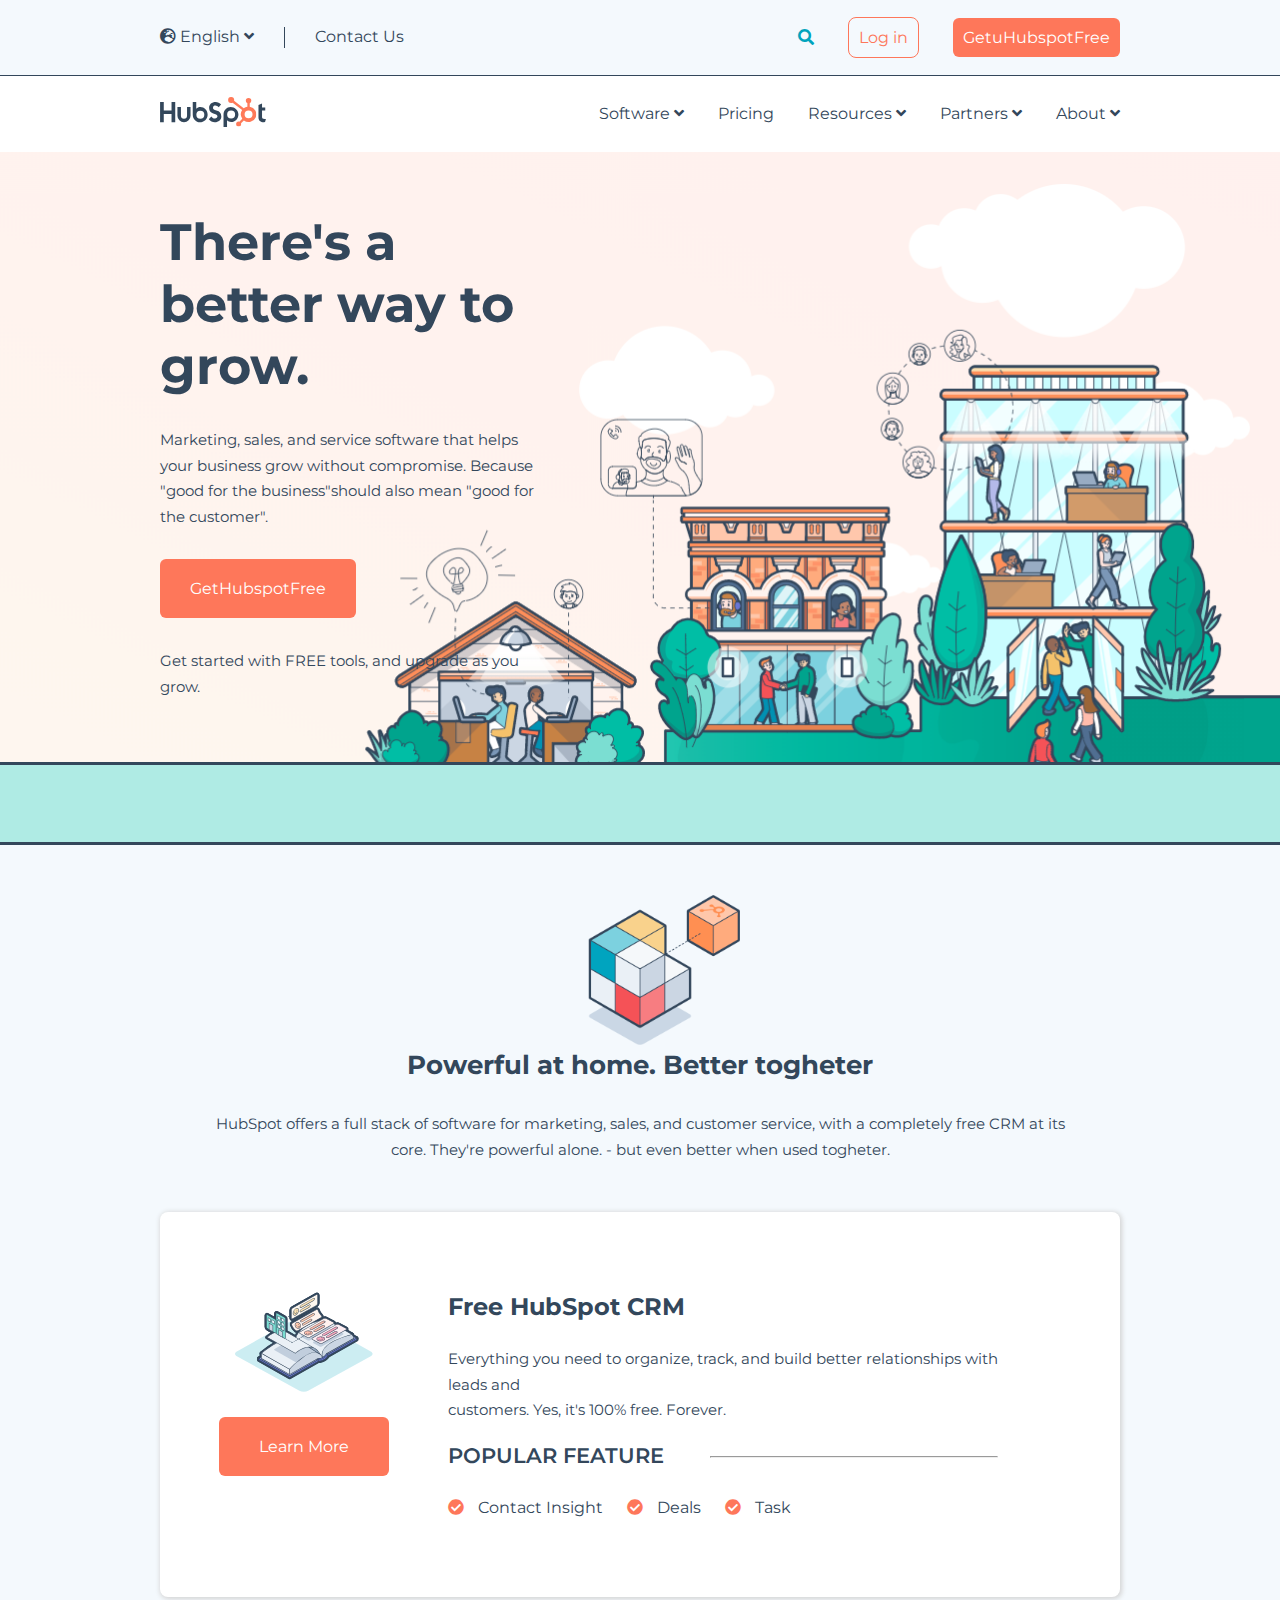
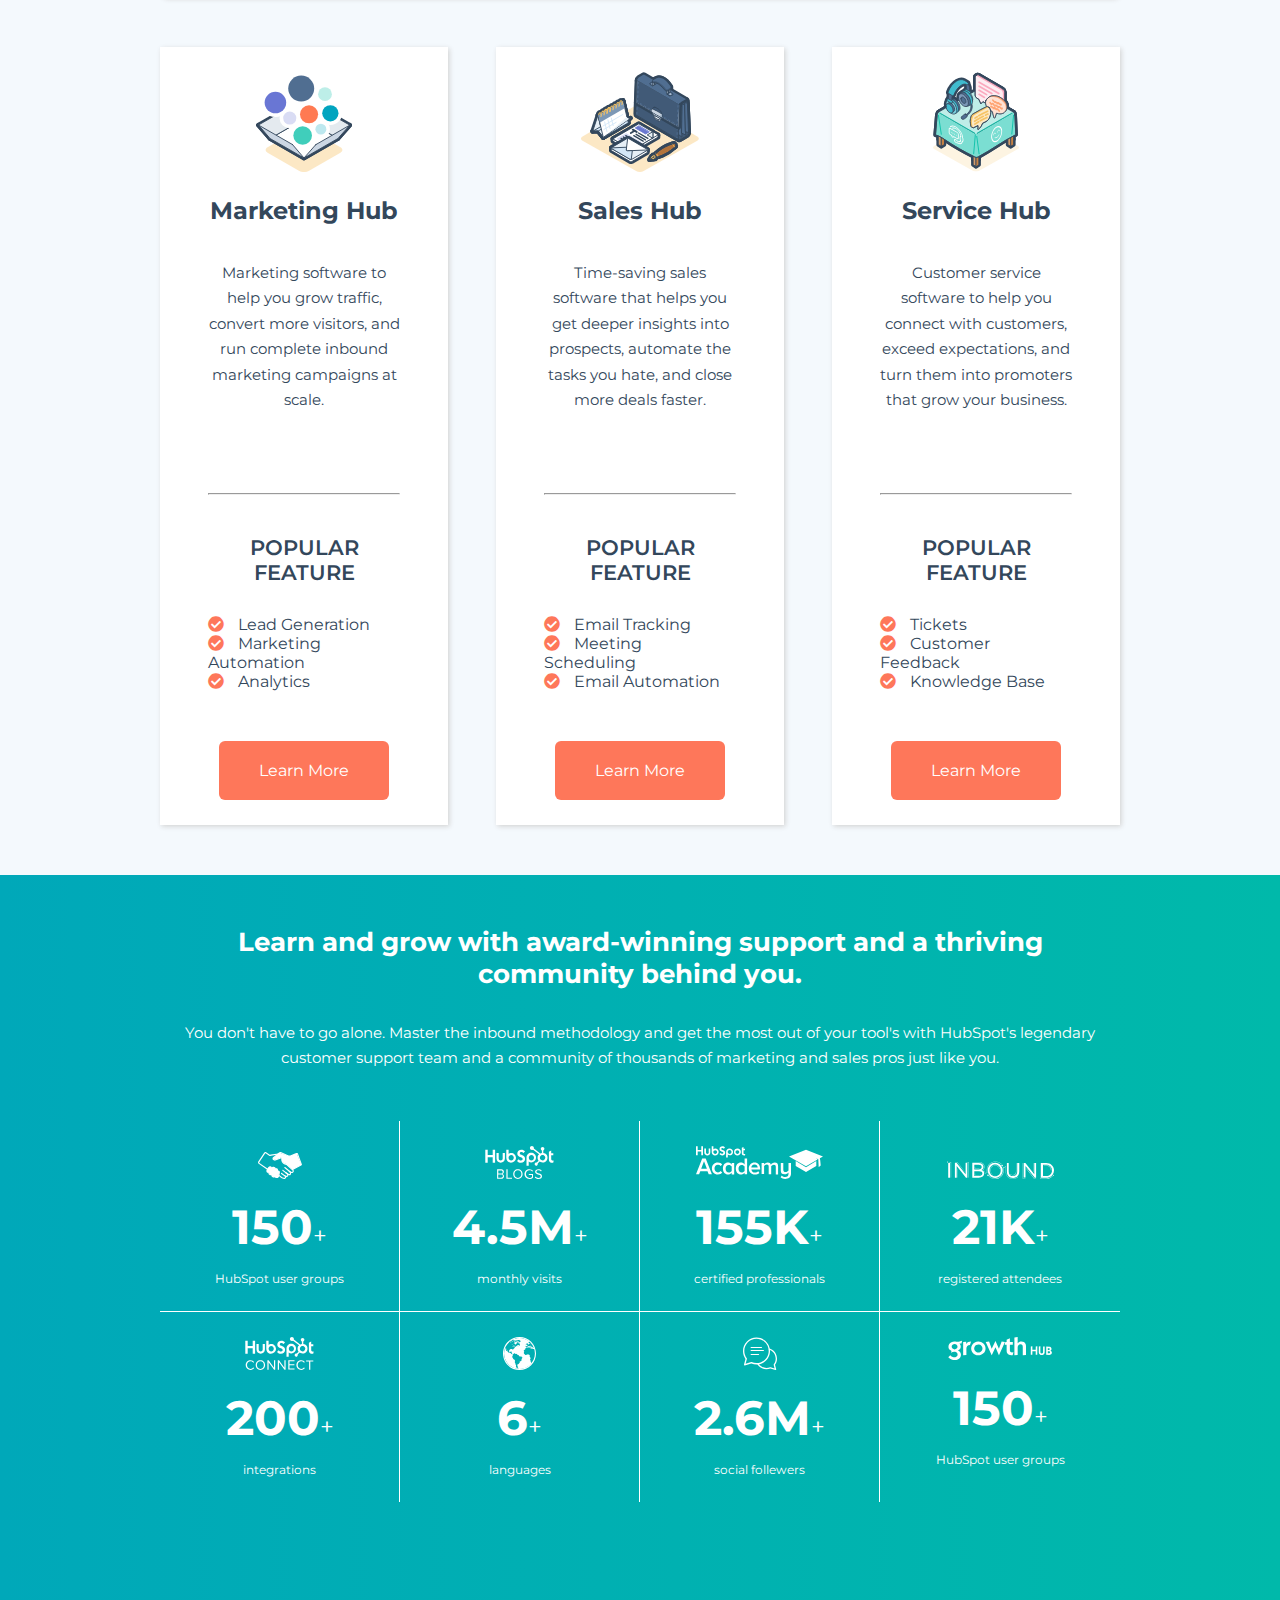
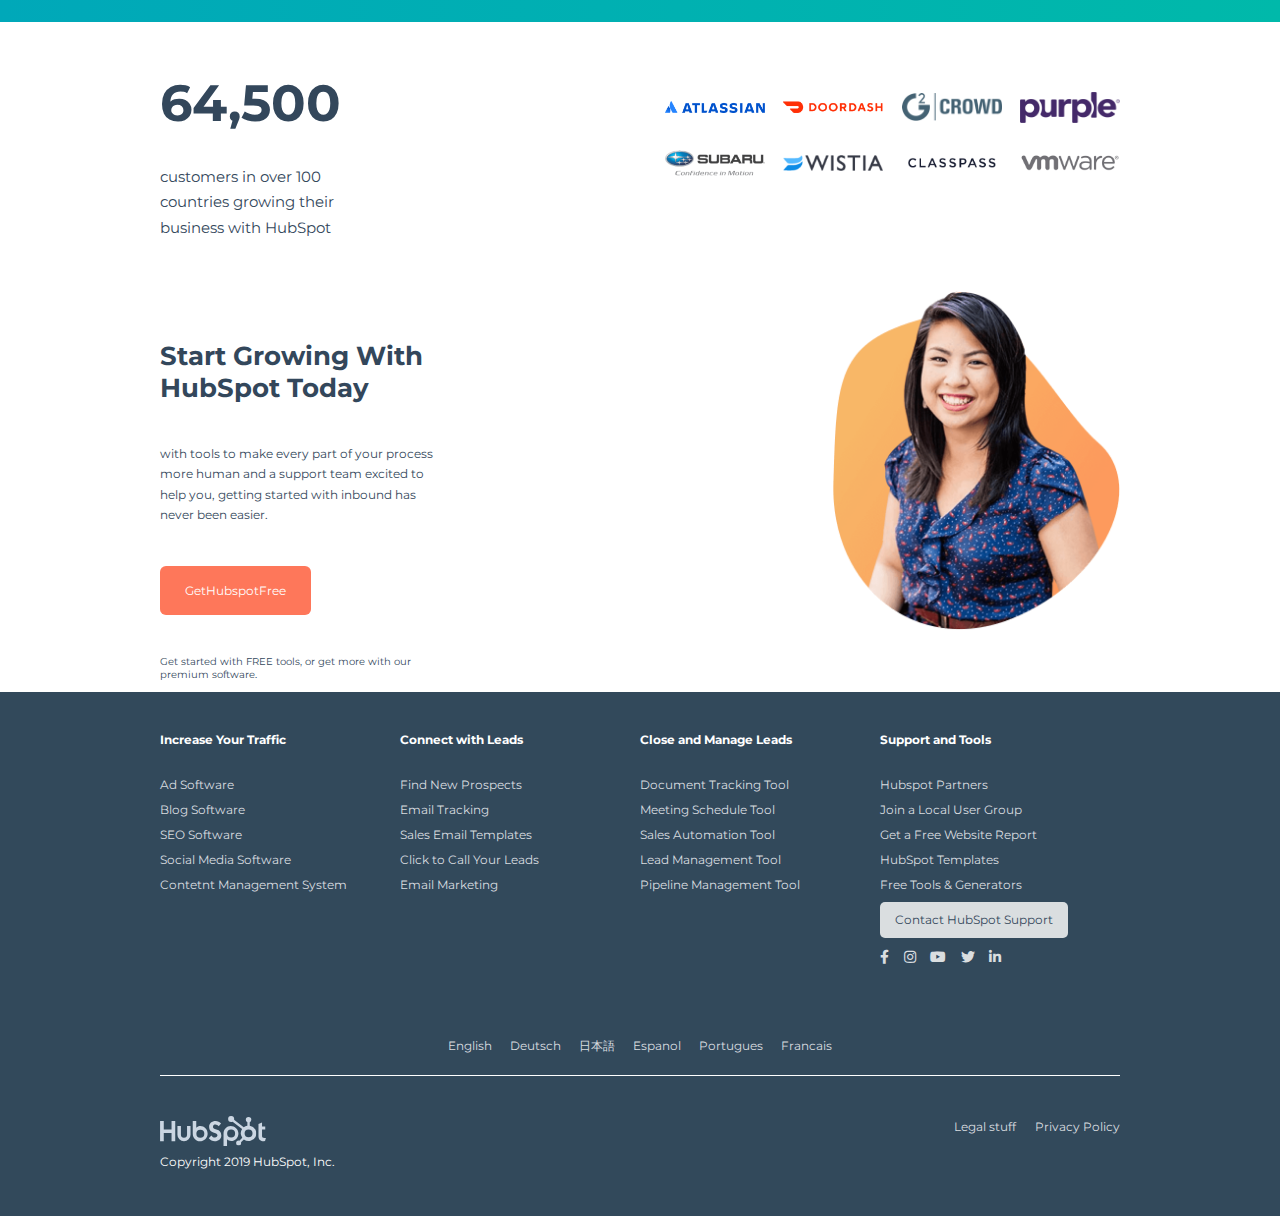
==== commit 25883c18: "Button" ====
--- a/index.html
+++ b/index.html
@@ -17,6 +17,7 @@
       <div class="row" id="top-header">
         <div class="center">
           <div class="up-left-nav">
+
             <div class="select-language">
               <a href="#"><i class="fas fa-globe-europe"></i> English <i class="fas fa-angle-down"></i></a>
             </div>
@@ -25,7 +26,6 @@
               <a href="#">Contact Us</a>
             </div>
 
-            </ul>
           </div>
 
           <div class="up-right-nav">
@@ -40,7 +40,7 @@
               </li>
 
               <li>
-                <a href="#" id="get-hubspot-free" class="orange-button">GetuHubspotFree</a>
+                <a href="#" id="get-hubspot-free" class="button orange-button">GetuHubspotFree</a>
               </li>
 
             </ul>
@@ -98,9 +98,7 @@
                 Marketing, sales, and service software that helps your business grow without compromise. Because "good for the business"should also mean "good for the customer".
               </div>
 
-              <div class="orange-button" id="jumbo-button">
-                <a href="#">GetHubspotFree</a>
-              </div>
+              <a id="jumbo-button" href="#">GetHubspotFree</a>
 
               <div class="general-text">
                 Get started with FREE tools, and upgrade as you grow.
@@ -131,9 +129,7 @@
           <div class="row popular-features">
             <div class="learn-more">
               <img src="img/book.svg" alt="Book">
-              <div class="orange-button" id="learn-more-button">
-                <a href="#">Learn More</a>
-              </div>
+              <a class="button orange-button learn-more-button" href="#">Learn More</a>
             </div>
 
             <div class="free-hubspot">
@@ -179,9 +175,7 @@
                 <li><i class="fas fa-check-circle"></i> Marketing Automation</li>
                 <li><i class="fas fa-check-circle"></i> Analytics</li>
               </ul>
-              <div class="orange-button" id="learn-more-button">
-                <a href="#">Learn More</a>
-              </div>
+              <a class="button orange-button learn-more-button" href="#">Learn More</a>
             </div>
 
             <!-- 2 -->
@@ -202,9 +196,7 @@
                 <li><i class="fas fa-check-circle"></i> Meeting Scheduling</li>
                 <li><i class="fas fa-check-circle"></i> Email Automation</li>
               </ul>
-              <div class="orange-button" id="learn-more-button">
-                <a href="#">Learn More</a>
-              </div>
+              <a class="button orange-button learn-more-button" href="#">Learn More</a>
             </div>
 
             <!-- 3 -->
@@ -225,9 +217,7 @@
                 <li><i class="fas fa-check-circle"></i> Customer Feedback</li>
                 <li><i class="fas fa-check-circle"></i> Knowledge Base</li>
               </ul>
-              <div class="orange-button" id="learn-more-button">
-                <a href="#">Learn More</a>
-              </div>
+              <a class="button orange-button learn-more-button" href="#">Learn More</a>
             </div>
 
           </div>
@@ -388,21 +378,21 @@
 
         <div class="row">
           <div class="growing-with">
+
             <h3 class="section-title">
               Start Growing With HubSpot Today
             </h3>
+
             <p class="general-text">
               with tools to make every part of your process more human and a support team excited to help you, getting started with inbound has never been easier.
             </p>
 
-            <div id="partners-button" class="orange-button">
-              <a href="#">GetHubspotFree</a>
-            </div>
-
+            <a id="partners-button" class="button orange-button" href="#">GetHubspotFree</a>
 
             <div id="call-to-action-text">
               Get started with FREE tools, or get more with our premium software.
             </div>
+
           </div>
 
           <div class="testimonial">
--- a/css/master.css
+++ b/css/master.css
@@ -21,6 +21,19 @@
   margin: 0 auto;
 }
 
+.button{
+  border-radius: 6px;
+
+  text-align: center;
+  text-decoration: none;
+}
+
+.orange-button{
+  background-color: #FE775A;
+
+  color: white;
+}
+
 /* HEADER */
 header{
   position: fixed;
@@ -123,13 +136,7 @@
   border-radius: 8px;
 }
 
-.orange-button{
-  background-color: #FE775A;
-  border-radius: 8px;
-}
-
-#get-hubspot-free{
-  color: white;
+a#get-hubspot-free{
   padding: 10px 10px;
 }
 
@@ -245,21 +252,18 @@
   color: #33475B;
 }
 
-#jumbo-button{
-  display: inline-block;
-
-  height: 71px;
-  line-height: 71px;
-
-  margin: 20px 0;
-}
-
-#jumbo-button a{
-  text-decoration: none;
-
-  padding: 25px 45px;
-
+a#jumbo-button{
+  background-color: #FE775A;
+  border-radius: 6px;
   color: white;
+
+  padding: 20px 30px;
+  margin: 30px 0;
+
+  text-align: center;
+  text-decoration: none;
+
+  display: inline-block;
 }
 
 
@@ -330,19 +334,12 @@
   margin-right: auto;
 }
 
-#learn-more-button{
-  display: inline-block;
-
-  height: 71px;  /* ALTEZZA TOTALE (FONT 21PX + PADDING 25 + 25) */
-  line-height: 71px;
-}
-
-#learn-more-button a{
-  text-decoration: none;
-
-  padding: 25px 45px;
-
-  color: white;
+a.learn-more-button{
+  display: inline-block;
+
+  text-decoration: none;
+
+  padding: 20px 40px;
 }
 
 .free-hubspot{
@@ -606,22 +603,13 @@
   margin-bottom: 40px;
 }
 
-#partners-button{
-  display: inline-block;
-
-  height: 50px;
-  line-height: 50px;
-
+a#partners-button{
+  display: inline-block;
+
+  font-size: 12px;
+
+  padding: 17px 25px;
   margin-bottom: 40px;
-}
-
-#partners-button a{
-  text-decoration: none;
-
-  font-size: 12px;
-  padding: 17px 25px;
-
-  color: white;
 }
 
 #call-to-action-text{
@@ -640,7 +628,11 @@
 }
 
 .testimonial img{
-  height: 310px;
+  position: relative;
+  bottom: 50px;
+  right: 0;
+
+  height: 340px;
 }
 
 /* FOOTER */
@@ -682,13 +674,17 @@
 
   background-color: #DADEE0;
   border-radius: 5px;
-  padding: 10px 10px;
-}
-
-#contact-hubspot{
-  text-decoration: none;
-
-  padding: 10px 10px;
+
+  height: 36px;
+  line-height: 36px;
+}
+
+#contact-hubspot {
+  text-decoration: none;
+
+  color: #33475B;
+
+  padding: 15px 15px;
 }
 
 .social-icons a{
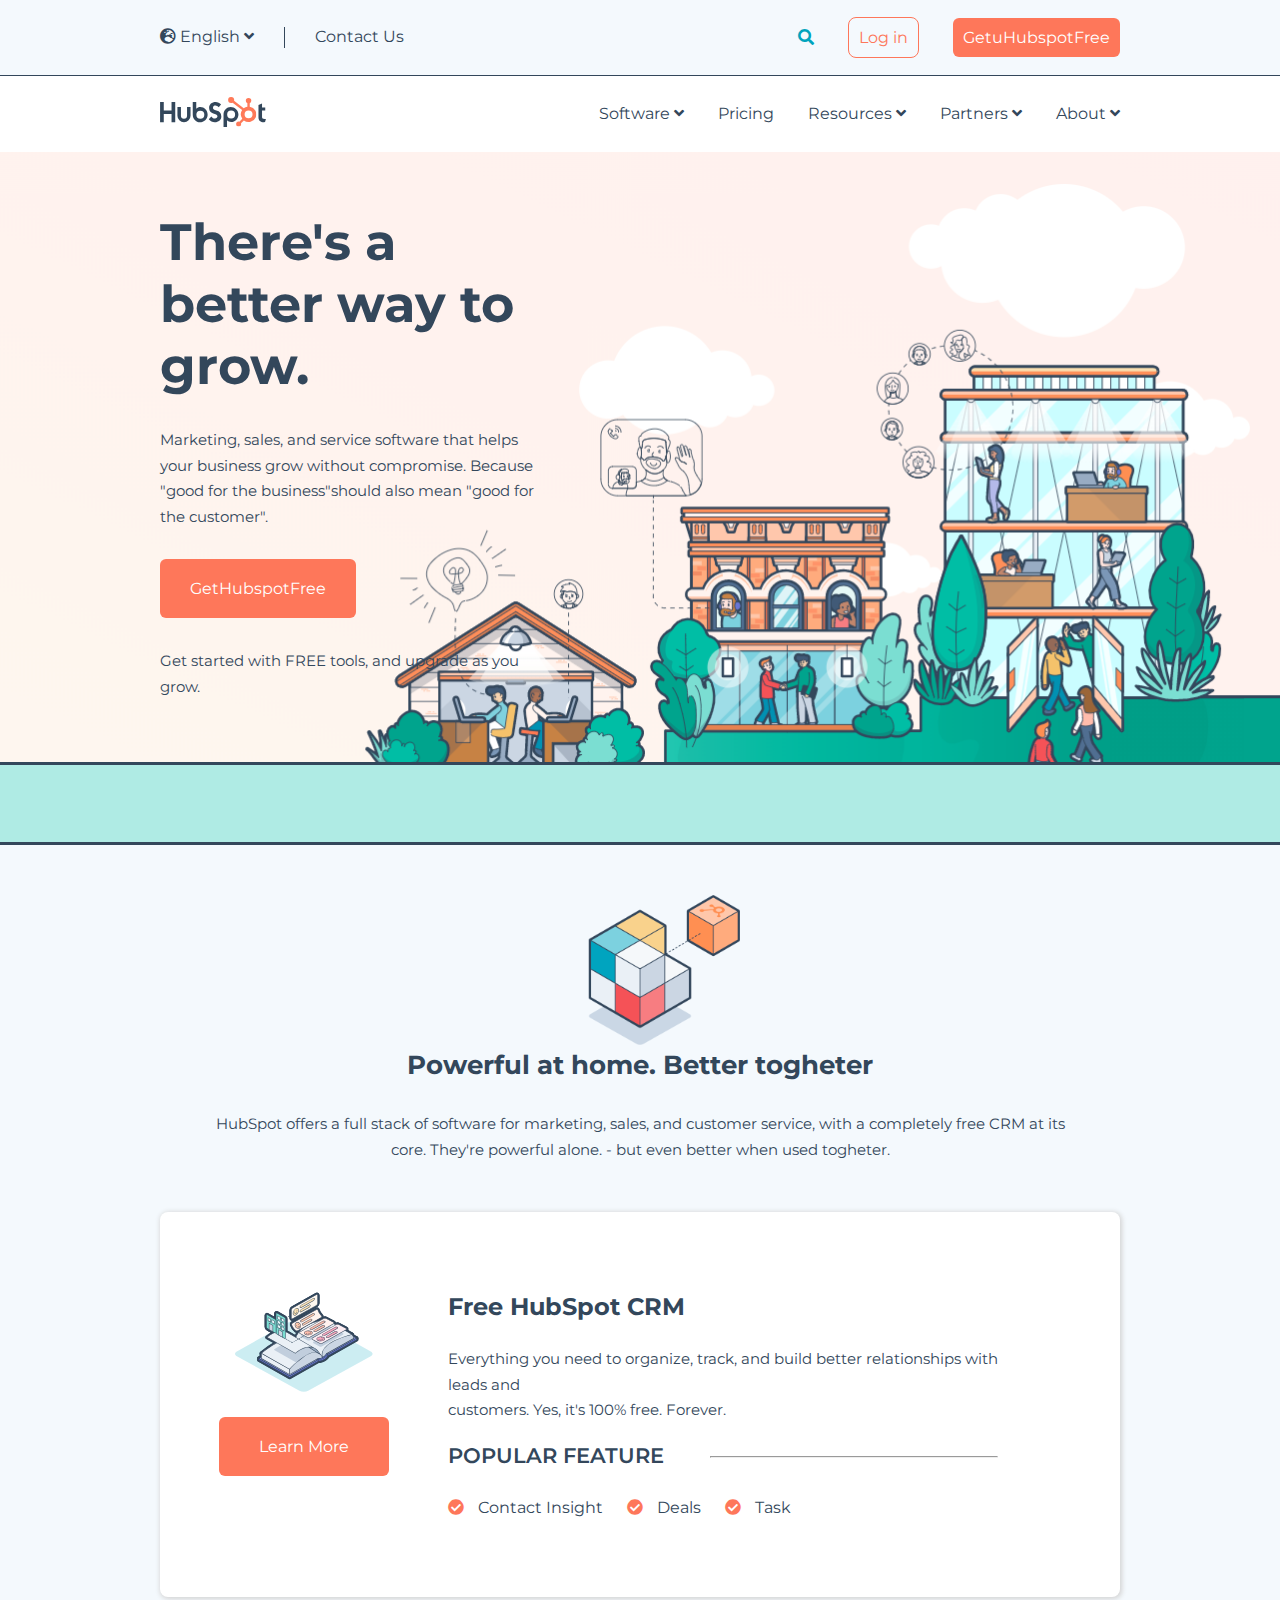
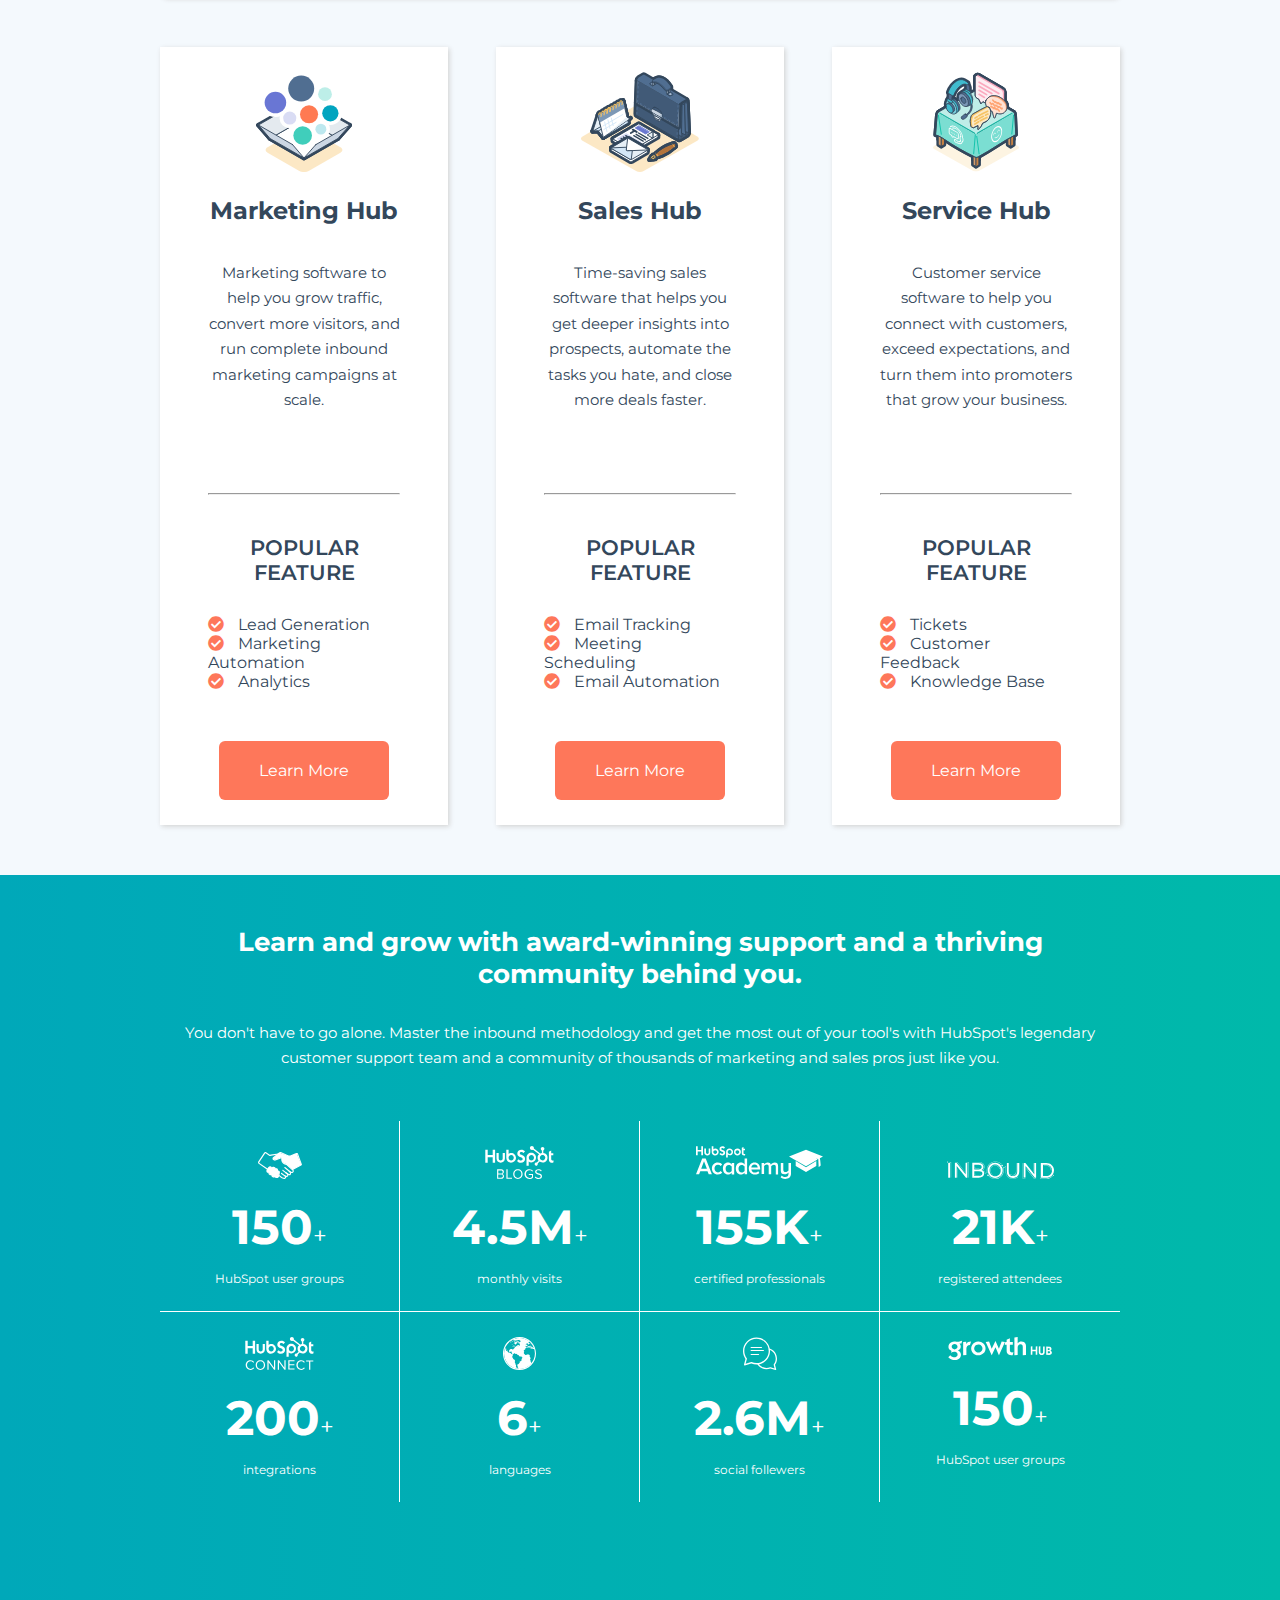
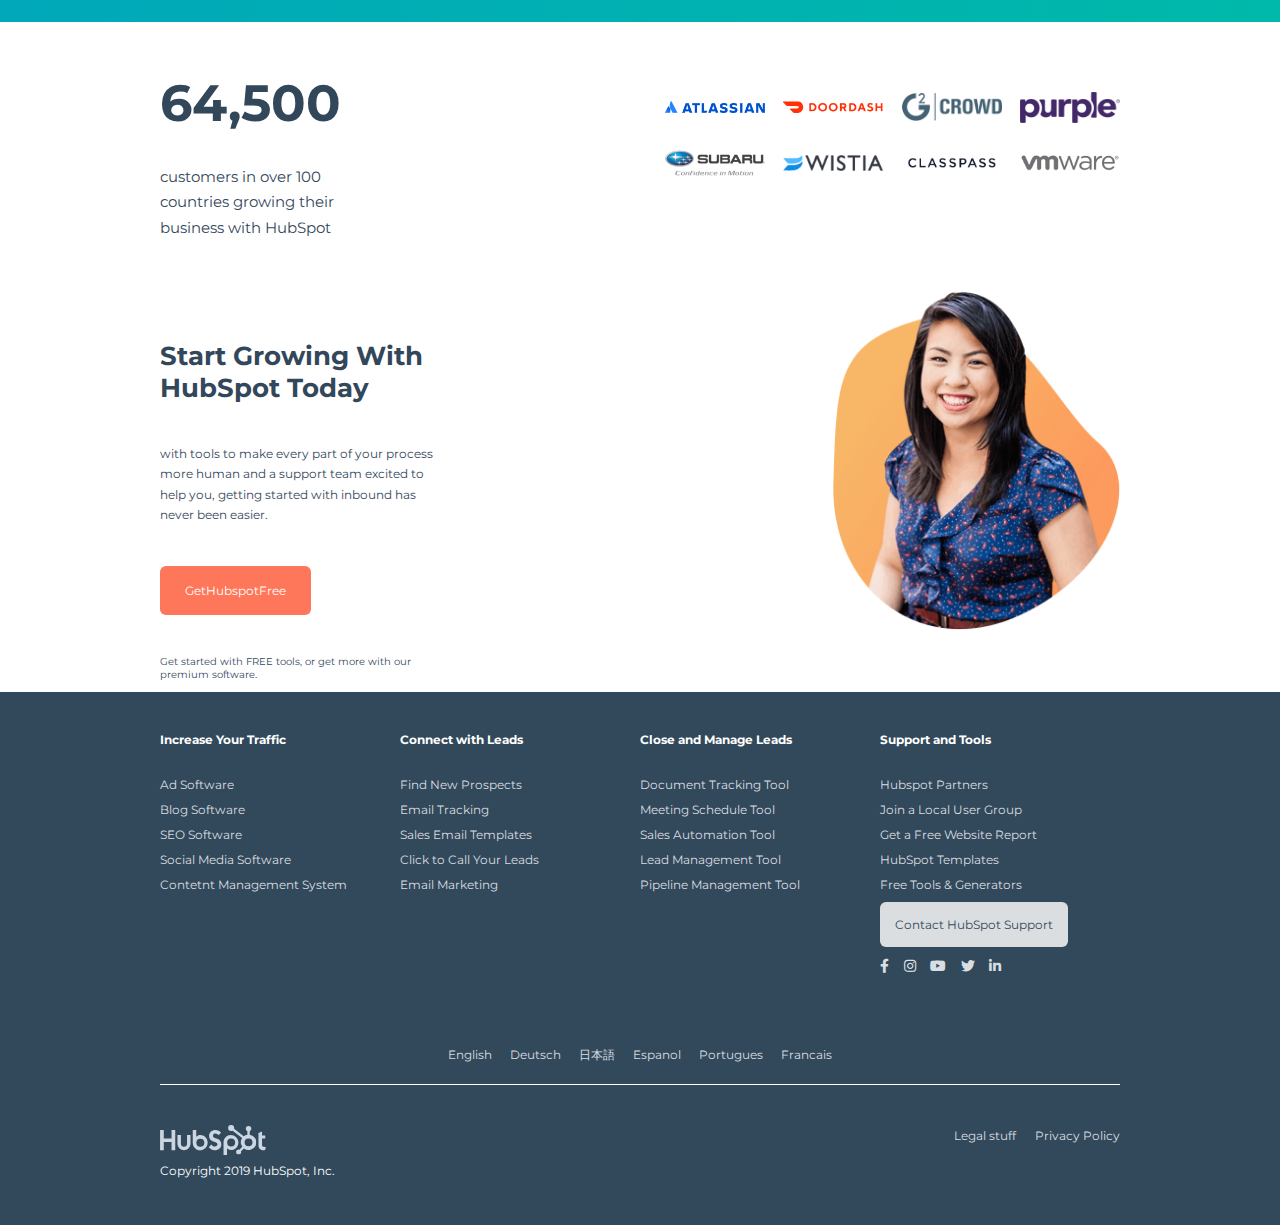
==== commit 474c7f2a: "Footer button" ====
--- a/index.html
+++ b/index.html
@@ -496,9 +496,7 @@
                 <a href="#">Free Tools & Generators</a>
               </li>
             </ul>
-            <div id="footer-button">
-              <a id="contact-hubspot" href="#">Contact HubSpot Support</a>
-            </div>
+            <a id="footer-button" class="button" href="#">Contact HubSpot Support</a>
 
             <div class="social-icons">
               <a href="#"><i class="fab fa-facebook-f"></i></a>
--- a/css/master.css
+++ b/css/master.css
@@ -669,19 +669,10 @@
   text-decoration: none;
 }
 
-#footer-button {
+a#footer-button {
   display: inline-block;
 
   background-color: #DADEE0;
-  border-radius: 5px;
-
-  height: 36px;
-  line-height: 36px;
-}
-
-#contact-hubspot {
-  text-decoration: none;
-
   color: #33475B;
 
   padding: 15px 15px;
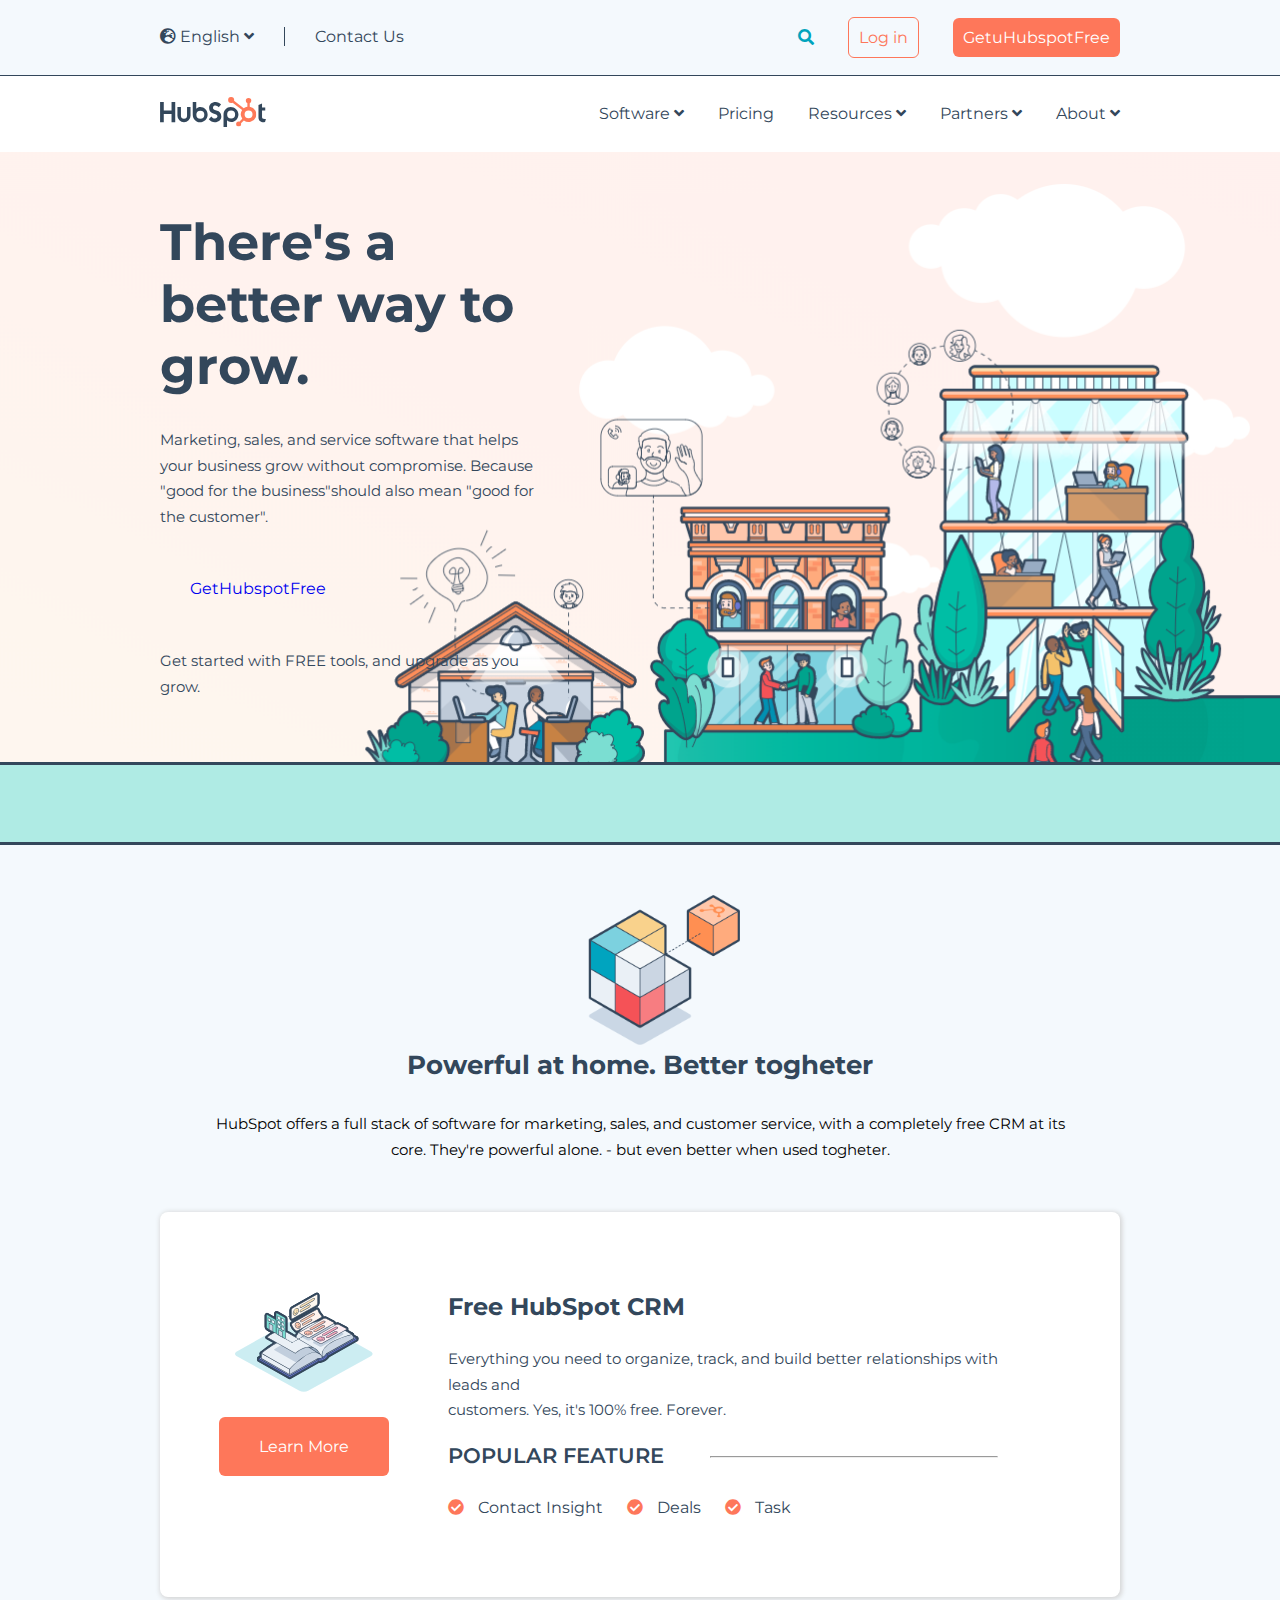
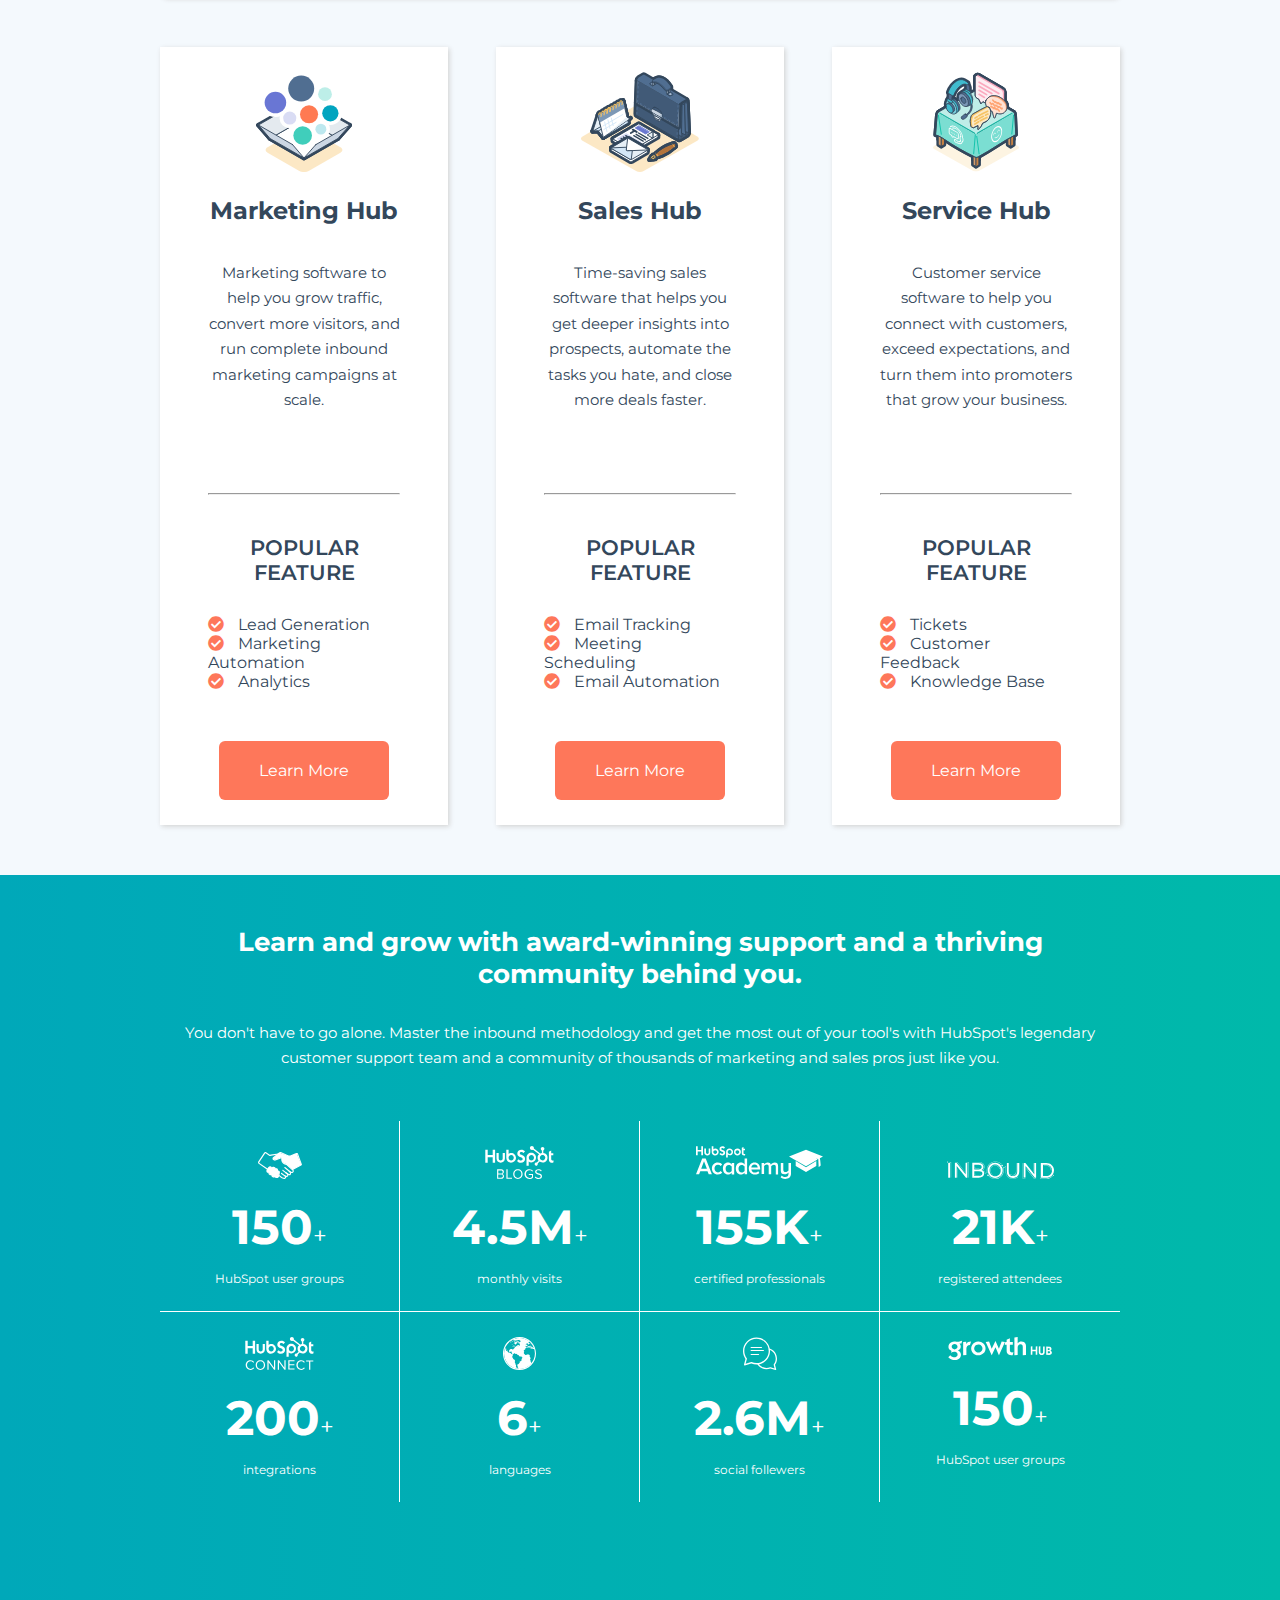
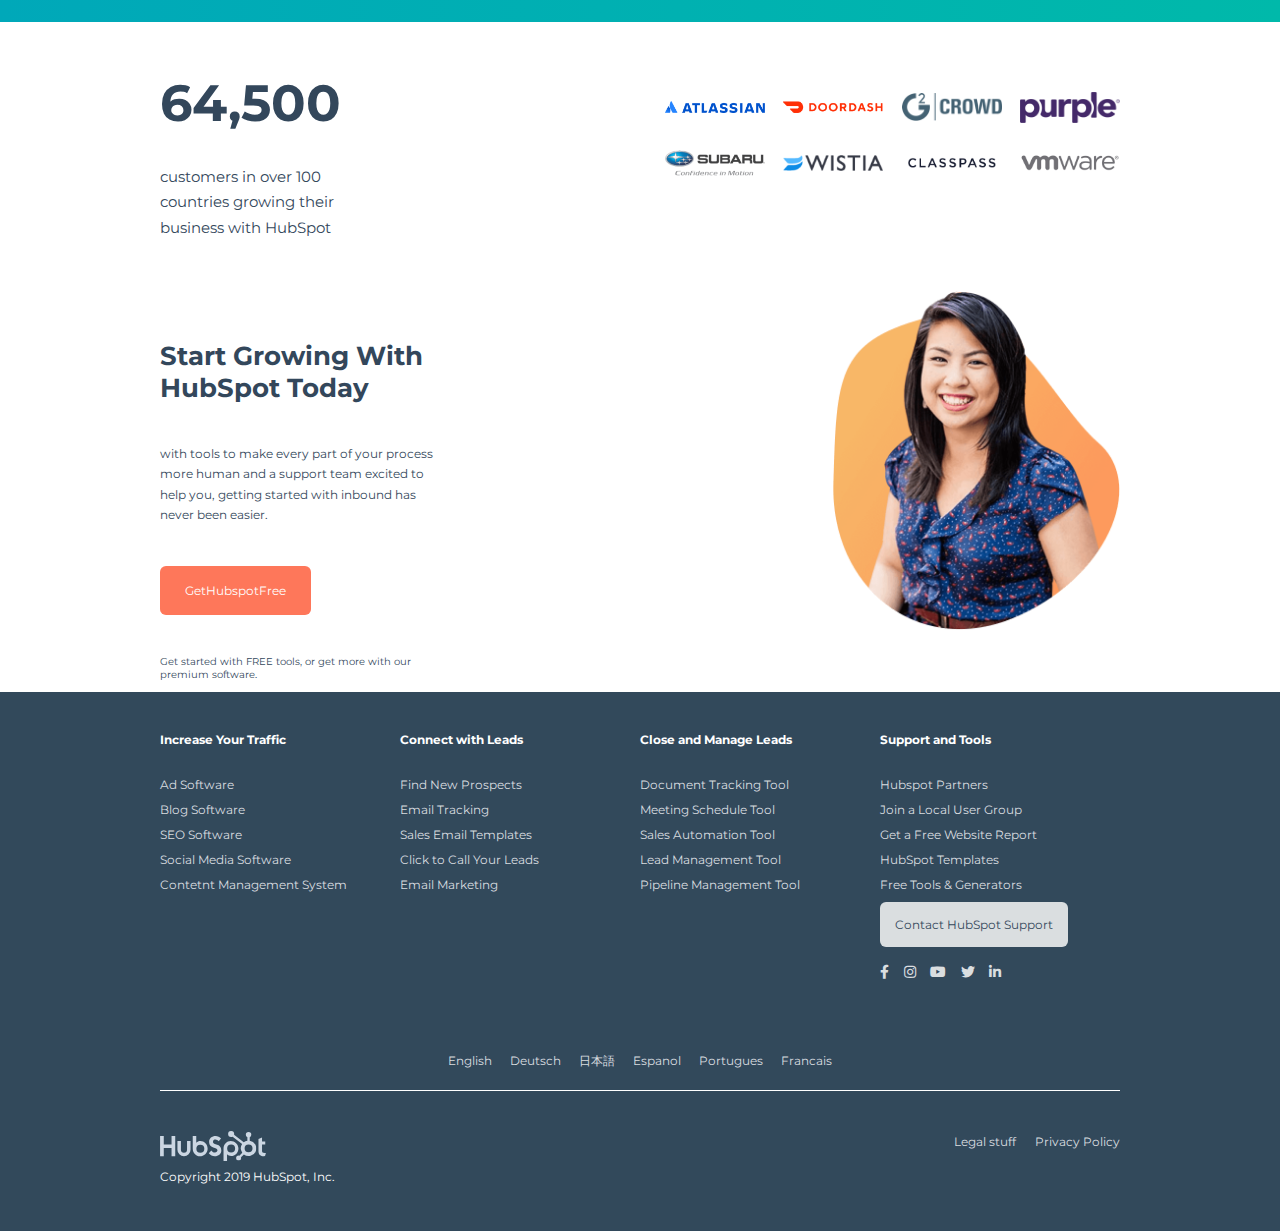
==== commit 971c0b5d: "Header / Jumbotron" ====
--- a/index.html
+++ b/index.html
@@ -14,8 +14,12 @@
 
     <!-- HEADER -->
     <header>
-      <div class="row" id="top-header">
+
+      <!-- TOP HEADER -->
+      <div class="row half-header" id="top-header">
         <div class="center">
+
+          <!--UP LEFT NAV -->
           <div class="up-left-nav">
 
             <div class="select-language">
@@ -28,9 +32,9 @@
 
           </div>
 
+          <!-- UP RIGHT NAV -->
           <div class="up-right-nav">
             <ul>
-
               <li>
                 <a href="#"><i class="fas fa-search"></i> </a>
               </li>
@@ -42,28 +46,30 @@
               <li>
                 <a href="#" id="get-hubspot-free" class="button orange-button">GetuHubspotFree</a>
               </li>
-
             </ul>
           </div>
+
         </div>
       </div>
 
-      <div class="row" id="down-header">
+      <!-- DOWN HEADER -->
+      <div class="row half-header" id="down-header">
         <div class="center">
 
+          <!-- DOWN LEFT NAV -->
           <div class="down-left-nav">
             <a href="#">
               <img src="img/logo.svg" alt="Hubspot logo">
             </a>
           </div>
 
+          <!-- DOWN RIGHT NAV -->
           <div class="down-right-nav">
+
             <ul>
-
               <li>
                 <a href="#">Software <i class="fas fa-angle-down"></i></a>
               </li>
-
               <li>
                 <a href="#">Pricing</a>
               </li>
@@ -77,6 +83,7 @@
                 <a href="#">About <i class="fas fa-angle-down"></i></a>
               </li>
             </ul>
+
           </div>
         </div>
       </div>
@@ -90,7 +97,7 @@
         <div id="jumbotron">
           <div class="center">
             <div class="jumbo-content">
-              <h2>
+              <h2 class="important-text">
                 There's a better way to grow.
               </h2>
 
@@ -112,14 +119,23 @@
           </div>
         </div>
       </section>
+
+
+      <!-- ------------------------------------------------------- -->
+
 
       <!-- OVERVIEW -->
       <section id="overview">
         <div class="center">
+
           <!-- SLOGAN -->
           <div class="slogan">
             <img src="img/cube.png" alt="Cube">
-            <h3 class="section-title">Powerful at home. Better togheter</h3>
+
+            <h3 class="section-title">
+              Powerful at home. Better togheter
+            </h3>
+
             <div class="general-text">
               HubSpot offers a full stack of software for marketing, sales, and customer service, with a completely free CRM at its<br>core. They're powerful alone. - but even better when used togheter.
             </div>
@@ -127,18 +143,22 @@
 
           <!-- POPULAR FEATURES -->
           <div class="row popular-features">
+            
             <div class="learn-more">
               <img src="img/book.svg" alt="Book">
               <a class="button orange-button learn-more-button" href="#">Learn More</a>
             </div>
 
+            <!-- FREE HUBSPOT -->
             <div class="free-hubspot">
               <h4 class="inside-section-title">
                 Free HubSpot CRM
               </h4>
+
               <div class="general-text">
                 Everything you need to organize, track, and build better relationships with leads and<br>customers. Yes, it's 100% free. Forever.
               </div>
+
               <div class="popular-feature-title">
                 <span>POPULAR FEATURE</span> <span id="line"> <hr> </span>
               </div>
@@ -150,10 +170,9 @@
                   <li><i class="fas fa-check-circle"></i> Task</li>
                 </ul>
               </div>
-            </div>
-          </div>
-
-
+
+            </div>
+          </div>
 
           <!-- THREE HUBS -->
           <!-- 1 -->
@@ -224,6 +243,10 @@
         </div>
       </section>
 
+
+      <!-- ------------------------------------------------------- -->
+
+
       <!-- DATA -->
       <section id="data">
         <div class="center">
@@ -345,11 +368,15 @@
         </div>
       </section>
 
+
+      <!-- ------------------------------------------------------- -->
+
+
       <!-- PARTNERS -->
       <section id="partners" class="center">
         <div id="partners-list" class="row">
           <div class="customers">
-            <h2>
+            <h2 class="important-text">
               64,500
             </h2>
             <div class="general-text">
@@ -401,6 +428,10 @@
         </div>
       </section>
     </main>
+
+
+    <!-- ------------------------------------------------------- -->
+
 
     <!-- FOOTER -->
     <footer>
--- a/css/master.css
+++ b/css/master.css
@@ -21,6 +21,12 @@
   margin: 0 auto;
 }
 
+.section-title{
+  font-size: 26px;
+
+  color: #33475B;
+}
+
 .button{
   border-radius: 6px;
 
@@ -33,6 +39,18 @@
 
   color: white;
 }
+
+a{
+  text-decoration: none;
+}
+
+ul{
+  list-style-type: none;
+}
+
+
+/* ------------------------------------------------------- */
+
 
 /* HEADER */
 header{
@@ -45,8 +63,19 @@
 
   width: 100%;
   height: 150px;
-
-  font-size: 16px;
+}
+
+.half-header ul{
+  /* right nav centered through line-height */
+
+  height: 75px;
+  line-height: 75px;
+}
+
+.half-header ul li{
+  display: inline-block;
+
+  margin-right: 30px;
 }
 
 /* TOP HEADER */
@@ -56,27 +85,10 @@
   background-color: #F4F9FD;
 }
 
-#top-header ul{
-  list-style-type: none;
-
-  height: 75px;
-  line-height: 75px;
-}
-
-#top-header ul li{
-  display: inline-block;
-
-  margin-right: 30px;
-}
-
 #top-header ul li:last-child{
   margin-right: 0;
 }
 
-#top-header a{
-  text-decoration: none;
-}
-
 
 /* UP-LEFT-NAV */
 .up-left-nav{
@@ -85,7 +97,7 @@
   height: 75px;
   width: 50%;
 
-  color: #33475B;
+  font-size: 16px;
 }
 
 .up-left-nav a{
@@ -93,9 +105,8 @@
 }
 
 .select-language{
-  float: left;
-
-  height: 21px;
+  /* left nav centered through padding cause of  */
+  float: left;
 
   margin: 27px 0;
   padding-right: 30px;
@@ -105,8 +116,6 @@
 
 .contact-us{
   float: left;
-
-  height: 21px;
 
   margin: 27px 0;
   padding-left: 30px;
@@ -127,44 +136,29 @@
   color: #00A4BD;
 }
 
-#log-in{
+a#log-in{
   color: #FE775A;
 
   padding: 10px 10px;
 
   border: 1px solid #FE775A;
-  border-radius: 8px;
+  border-radius: 6px;
 }
 
 a#get-hubspot-free{
   padding: 10px 10px;
 }
+
 
 /* DOWN HEADER */
 #down-header{
   background-color: white;
 }
 
-#down-header ul{
-  list-style-type: none;
-
-  height: 75px;
-  line-height: 75px;
-}
-
-#down-header ul li{
-  display: inline-block;
-
-  margin-right: 30px;
-}
-
 #down-header ul li:last-child{
   margin-right: 0;
 }
 
-#down-header a{
-  text-decoration: none;
-}
 
 /* DOWN LEFT NAV */
 .down-left-nav{
@@ -174,8 +168,9 @@
   height: 75px;
   width: 10%;
 
-  padding-top: 8px;
-}
+  padding-top: 8px; /* to center the logo */
+}
+
 
 /* DOWN RIGHT NAV */
 .down-right-nav {
@@ -183,19 +178,23 @@
 
   text-align: right;
 
-  height: 75px;
   width: 80%;
 }
 
 .down-right-nav a{
   color: #33475B;
 }
+
+
+/* ------------------------------------------------------- */
 
 
 /* MAIN */
 main{
-  margin-top: 150px;
-}
+  margin-top: 150px; /* margin added cause of the fixed header */
+}
+
+/* ----------------------------- */
 
 /* JUMBOTRON */
 #jumbotron{
@@ -213,7 +212,6 @@
 
   color: #33475B;
 
-  /* debug rules */
   background-color: #FFF4EF;
 }
 
@@ -231,16 +229,17 @@
   background-color: #AFEBE4;
 }
 
-
 .jumbo-content{
   margin-top: 60px;
 
   width: 40%;
 }
 
+.important-text{
+  font-size: 51px;
+}
+
 .jumbo-content h2{
-  font-size: 51px;
-
   margin-bottom: 30px;
 }
 
@@ -248,29 +247,21 @@
   font-size: 15px;
 
   line-height: 1.7em;
-
-  color: #33475B;
 }
 
 a#jumbo-button{
-  background-color: #FE775A;
-  border-radius: 6px;
-  color: white;
-
   padding: 20px 30px;
   margin: 30px 0;
 
-  text-align: center;
-  text-decoration: none;
-
-  display: inline-block;
-}
-
+  display: inline-block;
+}
+
+
+/* ------------------------------------------------------- */
 
 
 /* OVERVIEW */
 #overview{
-  /* debug rules */
   width: 100%;
 
   background-color: #F4F9FD;;
@@ -291,17 +282,11 @@
   margin-top: 50px;
 }
 
-.section-title{
-  font-size: 26px;
-
-  color: #33475B;
-}
-
 .slogan h3{
   margin-bottom: 30px;
 }
 
-
+/* ----------------------------- */
 
 /* POPULAR FEATURES */
 .popular-features{
@@ -395,7 +380,7 @@
   margin-right: 10px;
 }
 
-
+/* ----------------------------- */
 
 /* THREE HUBS */
 .hub{
@@ -443,10 +428,11 @@
 }
 
 .hub ul li{
-  list-style-type: none;
   text-align: left;
 }
 
+
+/* ------------------------------------------------------- */
 
 
 /* DATA */
@@ -459,6 +445,8 @@
   background-image:linear-gradient(to right, #00A8B9, #00B9AA);
 }
 
+/* ----------------------------- */
+
 /* DATA TEXT */
 .data-text{
   text-align: center;
@@ -473,6 +461,9 @@
 .data-text h3.section-title{
   margin-bottom: 30px;
 }
+
+
+/* ------------------------------------------------------- */
 
 
 /* NUMBERS */
@@ -522,7 +513,7 @@
   font-size: 12px;
 }
 
-
+/* ----------------------------- */
 
 /* PARTNERS */
 #partners{
@@ -530,6 +521,8 @@
 
   padding: 50px 0;
 
+  color: #33475B;
+
   background-color: white;
 }
 
@@ -537,17 +530,14 @@
   margin-bottom: 100px;
 }
 
+.customers{
+  float: left;
+
+  width: 20%;
+}
+
 .customers h2{
-  color: #33475B;
-  font-size: 51px;
-
   margin-bottom: 30px;
-}
-
-.customers{
-  float: left;
-
-  width: 20%;
 }
 
 .partners-logos{
@@ -635,6 +625,10 @@
   height: 340px;
 }
 
+
+/* ------------------------------------------------------- */
+
+
 /* FOOTER */
 footer{
   padding: 40px 0;
@@ -654,7 +648,6 @@
 }
 
 .footer-links ul li{
-  list-style-type: none;
   margin-bottom: 10px;
 }
 
@@ -676,6 +669,7 @@
   color: #33475B;
 
   padding: 15px 15px;
+  margin-bottom: 6px;
 }
 
 .social-icons a{
@@ -687,6 +681,8 @@
   margin-right: 6%;
   margin-top: 10px;
 }
+
+/* ----------------------------- */
 
 /* LANGUAGES */
 .languages{
@@ -705,7 +701,6 @@
 
 .languages ul li{
   display: inline-block;
-  list-style-type: none;
 
   margin-right: 15px;
 }
@@ -719,6 +714,7 @@
   color: #DADEE0;
 }
 
+/* ----------------------------- */
 
 /* COPYRIGHT AND POLICY */
 .copyright{
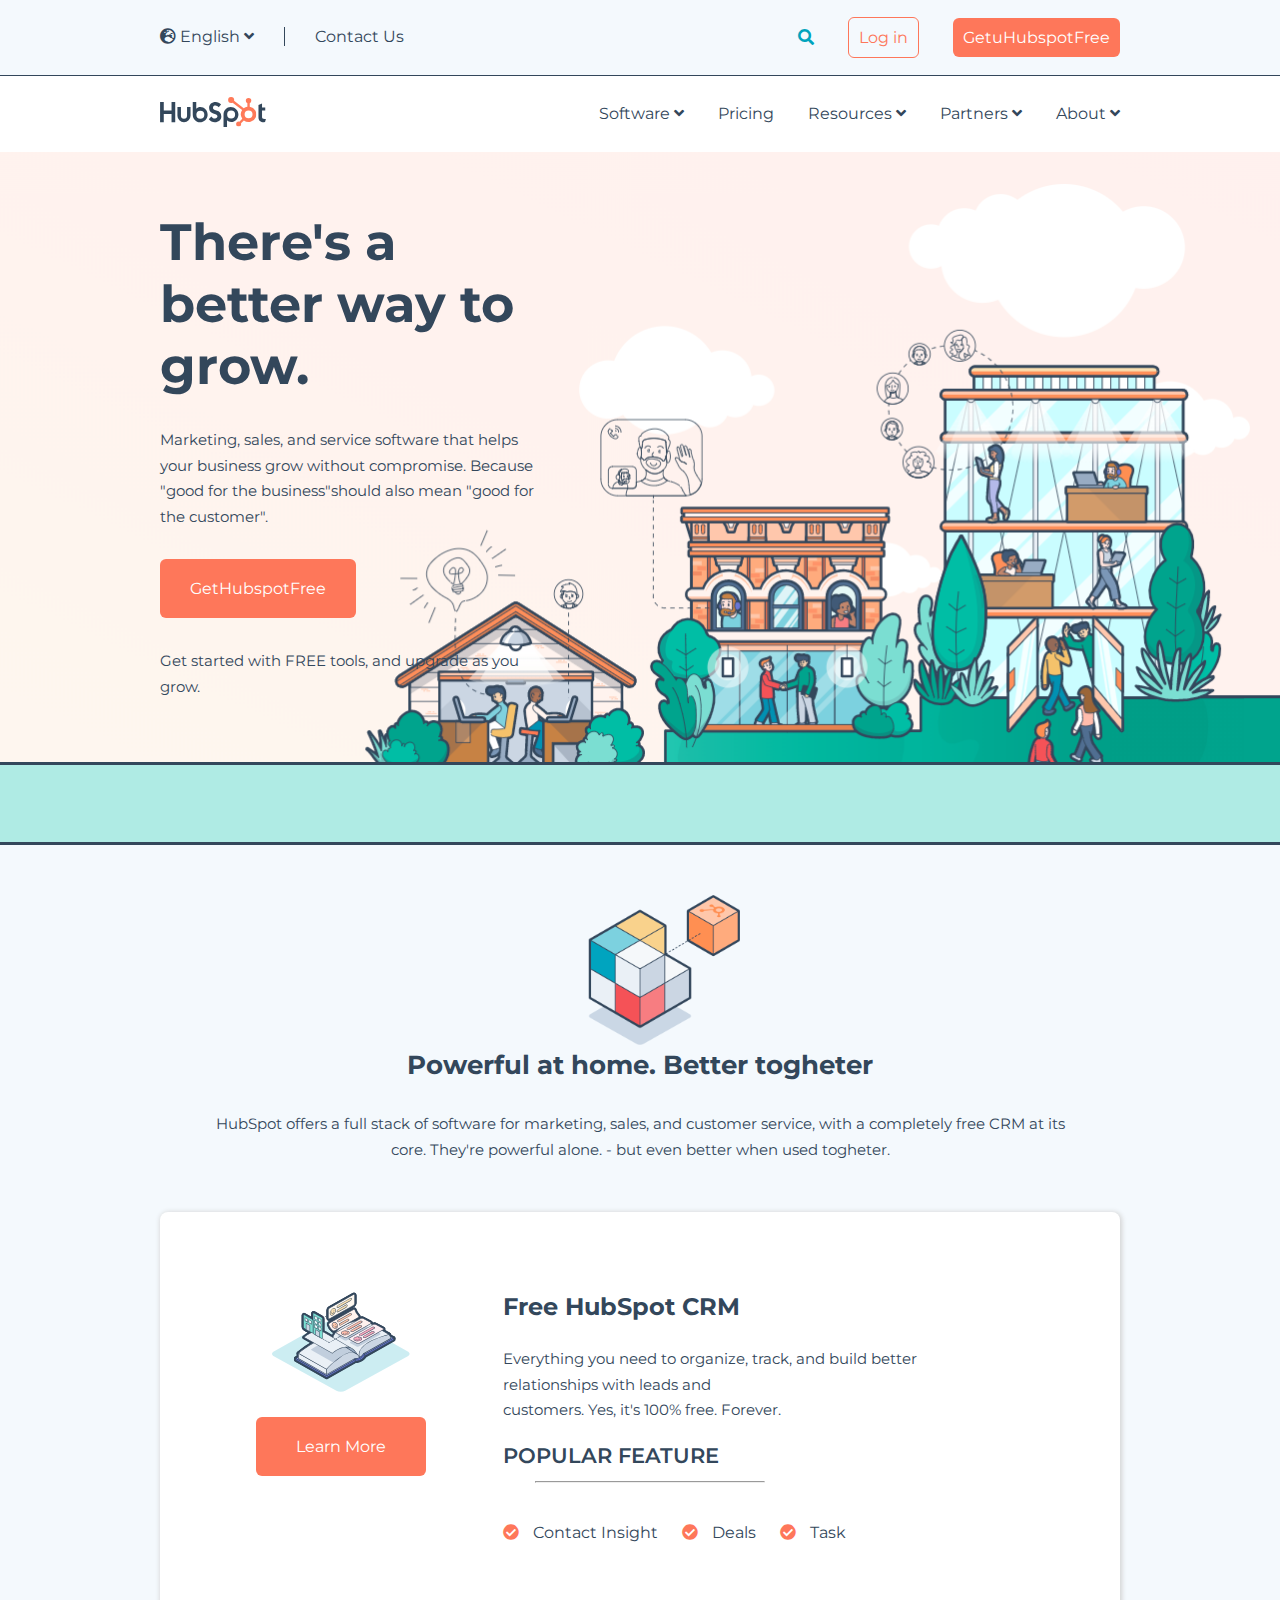
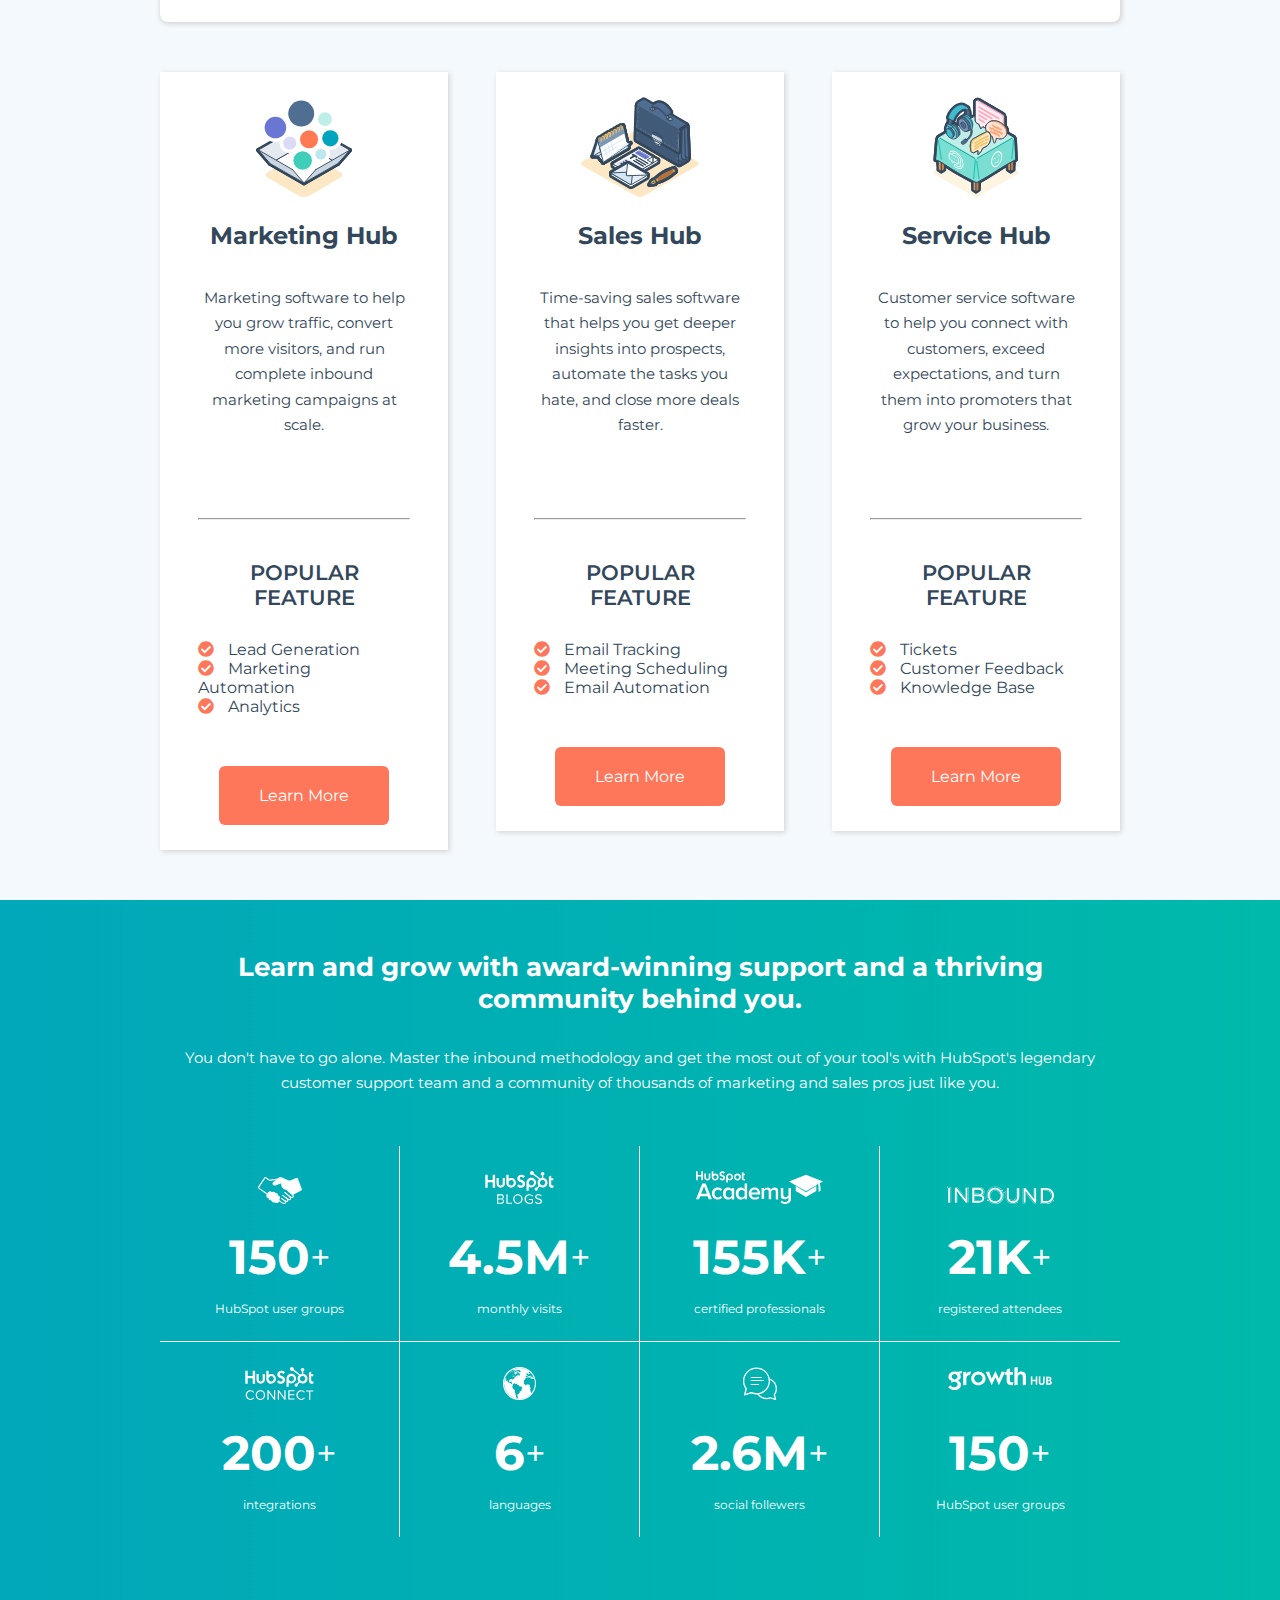
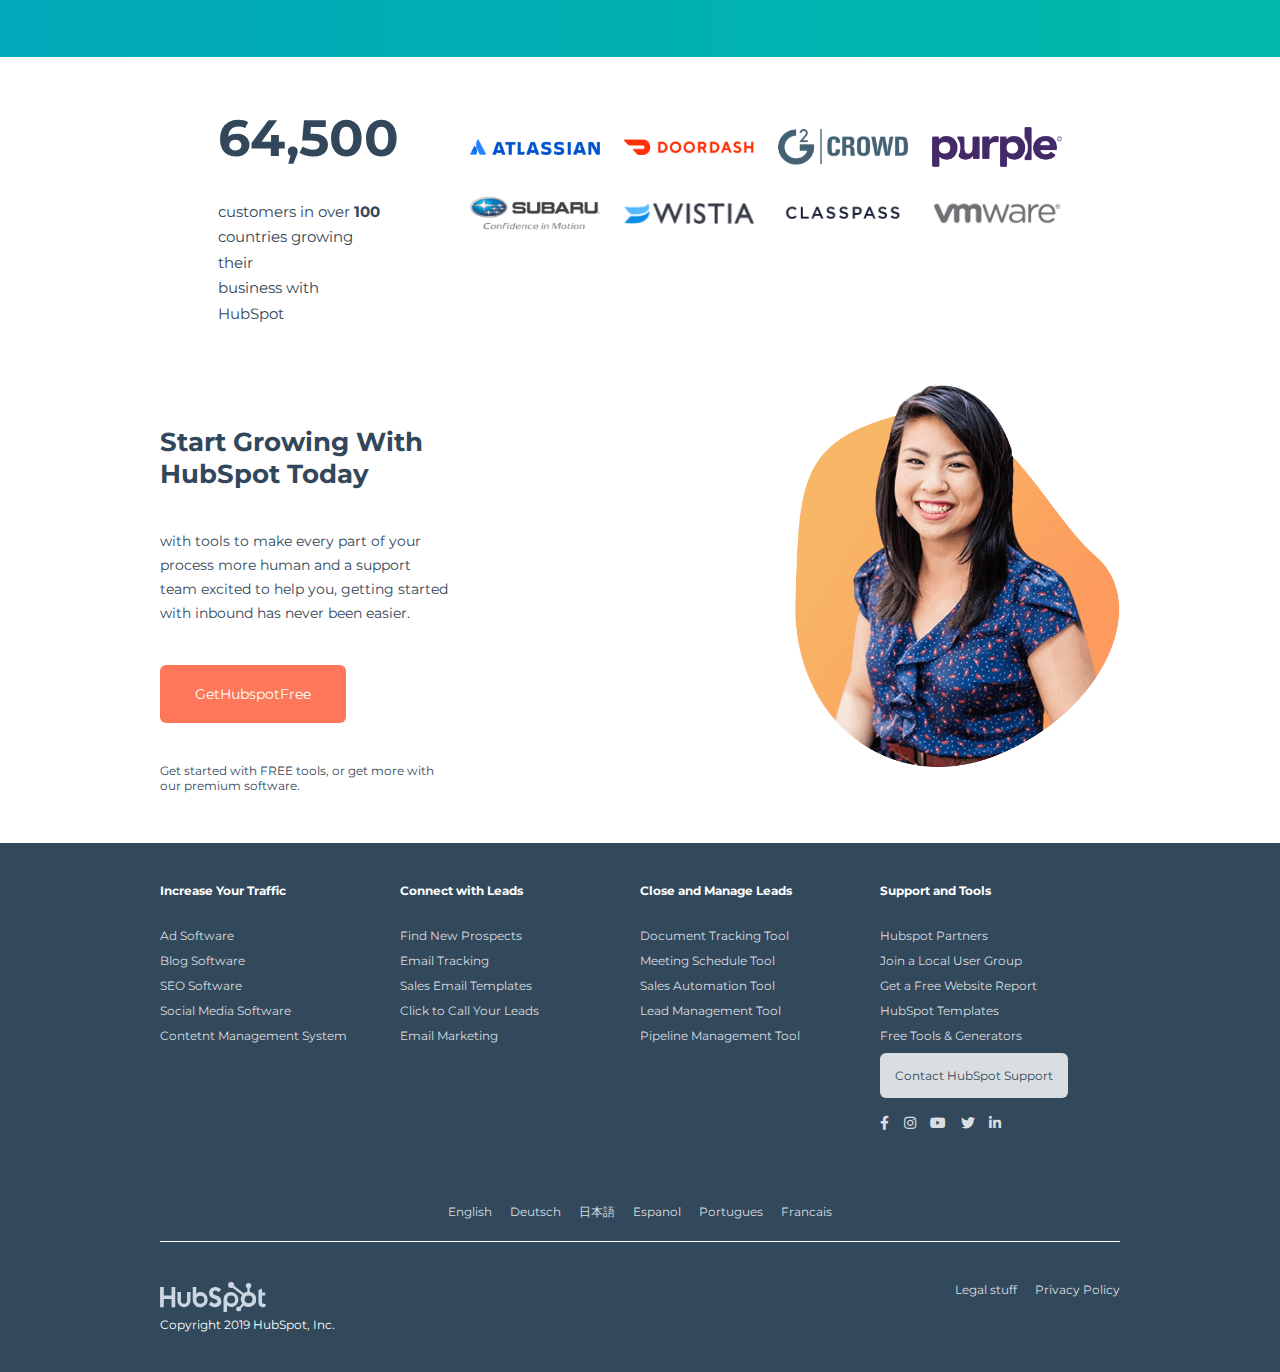
==== commit 99227912: "Hubspot - complete version v0.1" ====
--- a/index.html
+++ b/index.html
@@ -89,8 +89,14 @@
       </div>
     </header>
 
+
+    <!-- ------------------------------------------------------- -->
+
+
     <!-- MAIN -->
     <main>
+
+      <!-- ----------------------------- -->
 
       <!-- JUMBOTRON -->
       <section>
@@ -105,13 +111,15 @@
                 Marketing, sales, and service software that helps your business grow without compromise. Because "good for the business"should also mean "good for the customer".
               </div>
 
-              <a id="jumbo-button" href="#">GetHubspotFree</a>
+              <a href="#" id="jumbo-button" class="button orange-button">GetHubspotFree</a>
 
               <div class="general-text">
                 Get started with FREE tools, and upgrade as you grow.
               </div>
             </div>
           </div>
+
+          <!-- ----------------------------- -->
 
           <!-- GREEN LINE -->
           <div id="jumbo-green-line">
@@ -128,6 +136,8 @@
       <section id="overview">
         <div class="center">
 
+          <!-- ----------------------------- -->
+
           <!-- SLOGAN -->
           <div class="slogan">
             <img src="img/cube.png" alt="Cube">
@@ -141,13 +151,17 @@
             </div>
           </div>
 
+          <!-- ----------------------------- -->
+
           <!-- POPULAR FEATURES -->
-          <div class="row popular-features">
-            
+          <div class="row popular-features box-shadow">
+
             <div class="learn-more">
               <img src="img/book.svg" alt="Book">
               <a class="button orange-button learn-more-button" href="#">Learn More</a>
             </div>
+
+            <!-- ----------------------------- -->
 
             <!-- FREE HUBSPOT -->
             <div class="free-hubspot">
@@ -174,68 +188,93 @@
             </div>
           </div>
 
+          <!-- ----------------------------- -->
+
           <!-- THREE HUBS -->
-          <!-- 1 -->
-          <div class="row ">
-            <div class="hub">
+          <div class="row">
+
+            <!-- 1 -->
+            <div class="hub box-shadow">
               <img src="img/marketing.svg" alt="Marketing">
+
               <h4 class="inside-section-title">
                 Marketing Hub
               </h4>
+
               <div class="general-text">
                 Marketing software to help you grow traffic, convert more visitors, and run complete inbound marketing campaigns at scale.
               </div>
+
               <hr class="divisor">
+
               <div class="popular-feature-title">
                 POPULAR FEATURE
               </div>
+
               <ul>
                 <li><i class="fas fa-check-circle"></i> Lead Generation</li>
                 <li><i class="fas fa-check-circle"></i> Marketing Automation</li>
                 <li><i class="fas fa-check-circle"></i> Analytics</li>
               </ul>
+
               <a class="button orange-button learn-more-button" href="#">Learn More</a>
             </div>
 
+            <!-- ----------------------------- -->
+
             <!-- 2 -->
-            <div class="hub">
+            <div class="hub box-shadow">
               <img src="img/sales.svg" alt="Marketing">
               <h4 class="inside-section-title">
+
                 Sales Hub
               </h4>
+
               <div class="general-text">
                 Time-saving sales software that helps you get deeper insights into prospects, automate the tasks you hate, and close more deals faster.
               </div>
+
               <hr class="divisor">
+
               <div class="popular-feature-title">
                 POPULAR FEATURE
               </div>
+
               <ul>
                 <li><i class="fas fa-check-circle"></i> Email Tracking</li>
                 <li><i class="fas fa-check-circle"></i> Meeting Scheduling</li>
                 <li><i class="fas fa-check-circle"></i> Email Automation</li>
               </ul>
+
               <a class="button orange-button learn-more-button" href="#">Learn More</a>
             </div>
 
+            <!-- ----------------------------- -->
+
             <!-- 3 -->
-            <div class="hub">
+            <div class="hub box-shadow">
               <img src="img/service.svg" alt="Marketing">
+
               <h4 class="inside-section-title">
                 Service Hub
               </h4>
+
               <div class="general-text">
                 Customer service software to help you connect with customers, exceed expectations, and turn them into promoters that grow your business.
               </div>
+
               <hr class="divisor">
+
               <div class="popular-feature-title">
                 POPULAR FEATURE
               </div>
+
               <ul>
                 <li><i class="fas fa-check-circle"></i> Tickets</li>
                 <li><i class="fas fa-check-circle"></i> Customer Feedback</li>
                 <li><i class="fas fa-check-circle"></i> Knowledge Base</li>
               </ul>
+
               <a class="button orange-button learn-more-button" href="#">Learn More</a>
             </div>
 
@@ -250,6 +289,10 @@
       <!-- DATA -->
       <section id="data">
         <div class="center">
+
+          <!-- ----------------------------- -->
+
+          <!-- DATA TEXT -->
           <div class="data-text">
             <h3 class="section-title">
               Learn and grow with award-winning support and a thriving community behind you.
@@ -259,15 +302,17 @@
             </div>
           </div>
 
+          <!-- ----------------------------- -->
+
           <!-- NUMBERS -->
           <!-- 1st ROW -->
           <div class="row">
             <div class="box-overview right-bottom">
-              <div class"box-icon">
+              <div class="box-icon">
                 <img src="img/homepage_community_agency.svg" alt="">
               </div>
               <div class="box-numbers">
-                150<span class="plus">+</span>
+                <span class="number">150</span><span class="plus">+</span>
               </div>
               <div class="box-text">
                 HubSpot user groups
@@ -275,11 +320,11 @@
             </div>
 
             <div class="box-overview right-bottom">
-              <div class"box-icon">
+              <div class="box-icon">
                 <img src="img/homepage_community_blog.svg" alt="">
               </div>
               <div class="box-numbers">
-                4.5M<span class="plus">+</span>
+                <span class="number">4.5M</span><span class="plus">&#43;</span>
               </div>
               <div class="box-text">
                 monthly visits
@@ -287,11 +332,11 @@
             </div>
 
             <div class="box-overview right-bottom">
-              <div class"box-icon">
+              <div class="box-icon">
                 <img src="img/homepage_community_academy.svg" alt="">
               </div>
               <div class="box-numbers">
-                155K<span class="plus">+</span>
+                <span class="number">155K</span><span class="plus">&#43;</span>
               </div>
               <div class="box-text">
                 certified professionals
@@ -299,11 +344,11 @@
             </div>
 
             <div class="box-overview right-bottom">
-              <div class"box-icon">
+              <div class="box-icon">
                 <img src="img/homepage_community_inbound.svg" alt="">
               </div>
               <div class="box-numbers">
-                21K<span class="plus">+</span>
+                <span class="number">21K</span><span class="plus">&#43;</span>
               </div>
               <div class="box-text">
                 registered attendees
@@ -312,15 +357,16 @@
 
           </div>
 
+          <!-- ----------------------------- -->
 
           <!-- 2nd ROW -->
           <div class="row">
             <div class="box-overview right">
-              <div class"box-icon">
+              <div class="box-icon">
                 <img src="img/homepage_community_connect.svg" alt="">
               </div>
               <div class="box-numbers">
-                200<span class="plus">+</span>
+                <span class="number">200</span><span class="plus">+</span>
               </div>
               <div class="box-text">
                 integrations
@@ -328,11 +374,11 @@
             </div>
 
             <div class="box-overview right">
-              <div class"box-icon">
+              <div class="box-icon">
                 <img src="img/homepage_community_globe.svg" alt="">
               </div>
               <div class="box-numbers">
-                6<span class="plus">+</span>
+                <span class="number">6</span><span class="plus">+</span>
               </div>
               <div class="box-text">
                 languages
@@ -340,11 +386,11 @@
             </div>
 
             <div class="box-overview right">
-              <div class"box-icon">
+              <div class="box-icon">
                 <img src="img/homepage_community_followers.svg" alt="">
               </div>
               <div class="box-numbers">
-                2.6M<span class="plus">+</span>
+                <span class="number">2.6M</span><span class="plus">+</span>
               </div>
               <div class="box-text">
                 social follewers
@@ -352,18 +398,17 @@
             </div>
 
             <div class="box-overview right">
-              <div class"box-icon">
+              <div class="box-icon">
                 <img src="img/growthhub-white-small-1.svg" alt="">
               </div>
               <div class="box-numbers">
-                150<span class="plus">+</span>
+                <span class="number">150</span><span class="plus">+</span>
               </div>
               <div class="box-text">
                 HubSpot user groups
               </div>
             </div>
           </div>
-
 
         </div>
       </section>
@@ -375,26 +420,28 @@
       <!-- PARTNERS -->
       <section id="partners" class="center">
         <div id="partners-list" class="row">
+
           <div class="customers">
             <h2 class="important-text">
               64,500
             </h2>
             <div class="general-text">
-              customers in over 100 <br> countries growing their <br> business with HubSpot
-            </div>
-          </div>
-
+              customers in over <strong>100</strong> <br> countries growing their <br> business with HubSpot
+            </div>
+          </div>
+
+          <!-- PARTNERS' LOGOS -->
           <div class="partners-logos">
-            <!-- FIRST LINE -->
-            <div id="first-line">
+            <!-- FIRST LOGO LINE -->
+            <div class="logo-line">
               <img src="img/atlassian.png" alt="">
               <img src="img/doordash.png" alt="">
               <img src="img/g2crowd-logo@2x.png" alt="">
               <img src="img/purple-logo@2x.png" alt="">
             </div>
 
-            <!-- SECOND LINE -->
-            <div id="second-line">
+            <!-- SECOND LOGO LINE -->
+            <div class="logo-line">
               <img src="img/subaru.png" alt="">
               <img src="img/wistia.png" alt="">
               <img src="img/classpass.png" alt="">
@@ -403,6 +450,9 @@
           </div>
         </div>
 
+        <!-- -----------------------------   -->
+
+        <!-- GROWING WITH -->
         <div class="row">
           <div class="growing-with">
 
@@ -422,7 +472,7 @@
 
           </div>
 
-          <div class="testimonial">
+          <div class="row testimonial">
             <img src="img/woman.webp" alt="">
           </div>
         </div>
--- a/css/master.css
+++ b/css/master.css
@@ -23,8 +23,10 @@
 
 .section-title{
   font-size: 26px;
-
-  color: #33475B;
+}
+
+.box-shadow{
+  box-shadow: 1px 1px 5px 0.5px lightgrey;
 }
 
 .button{
@@ -192,6 +194,8 @@
 /* MAIN */
 main{
   margin-top: 150px; /* margin added cause of the fixed header */
+
+  color: #33475B;
 }
 
 /* ----------------------------- */
@@ -210,8 +214,6 @@
   background-repeat: no-repeat;
   background-position: right;
 
-  color: #33475B;
-
   background-color: #FFF4EF;
 }
 
@@ -273,13 +275,11 @@
 
   text-align: center;
 
-  margin-bottom: 50px;
+  padding: 50px 0;
 }
 
 .slogan img{
   height: 150px;
-
-  margin-top: 50px;
 }
 
 .slogan h3{
@@ -292,10 +292,9 @@
 .popular-features{
   background-color: white;
 
+  padding: 80px 10%; /* added padding to main container to horizontal align all the contents inside */
   margin-bottom: 50px;
 
-  box-shadow: 1px 1px 5px 0.5px lightgrey;
-
   border-radius: 8px;
 }
 
@@ -304,10 +303,7 @@
 
   text-align: center;
 
-  width: 20%;
-
-  margin-left: 5%;
-  margin-right: 5%;
+  margin-right: 10%;
 }
 
 .learn-more img{
@@ -327,12 +323,13 @@
   padding: 20px 40px;
 }
 
+/* ----------------------------- */
+
+/* FREE HUBSPOT */
 .free-hubspot{
   float: left;
 
   width: 60%;
-
-  color: #33475B;
 }
 
 .inside-section-title{
@@ -365,11 +362,6 @@
   width: 50%;
 }
 
-.learn-more, .free-hubspot{
-  margin-top: 80px;
-  margin-bottom: 80px;
-}
-
 .popular-feature-list li{
   margin-right: 20px;
 }
@@ -389,16 +381,13 @@
   width: 30%;
 
   text-align: center;
-  color: #33475B;
-
-  padding: 25px 5%;
+
+  padding: 25px 4%;
 
   margin-right: 5%;
   margin-bottom: 50px;
 
   background-color: white;
-
-  box-shadow: 1px 1px 5px 0.5px lightgrey;
 }
 
 .hub:last-child{
@@ -442,6 +431,7 @@
   padding-top: 50px;
   padding-bottom: 120px;
 
+  color: white;
   background-image:linear-gradient(to right, #00A8B9, #00B9AA);
 }
 
@@ -454,10 +444,6 @@
   margin-bottom: 50px;
 }
 
-.data-text .section-title, .data-text .general-text{
-  color: white;
-}
-
 .data-text h3.section-title{
   margin-bottom: 30px;
 }
@@ -475,7 +461,6 @@
   padding: 25px 0;
 
   text-align: center;
-  color: white;
 }
 
 .right-bottom{
@@ -496,40 +481,47 @@
 }
 
 .box-numbers{
-  color: white;
   font-size: 48px;
   font-weight: bold;
 
   margin: 15px 0;
 }
 
-.plus{
-  font-size: 24px;
+.number, .plus{
+  vertical-align: middle;
+}
+
+.box-numbers .plus{
+  font-size: 36px;
   font-weight: normal;
 }
 
+.box-icon{
+  height: 38px;
+}
+
 .box-text{
-  color: white;
   font-size: 12px;
 }
 
-/* ----------------------------- */
+/* ------------------------------------------------------- */
 
 /* PARTNERS */
 #partners{
-  height: 670px;
-
   padding: 50px 0;
 
-  color: #33475B;
-
   background-color: white;
 }
 
 #partners-list{
+  padding: 0 6%;
+
   margin-bottom: 100px;
 }
 
+/* ----------------------------- */
+
+/* CUSTOMERS */
 .customers{
   float: left;
 
@@ -540,43 +532,42 @@
   margin-bottom: 30px;
 }
 
+/* ----------------------------- */
+
+/* PARTNERS' LOGOS */
 .partners-logos{
   float: right;
 
-  width: 50%;
+  width: 80%;
 
   margin-bottom: 50px;
   padding-top: 20px;
 }
 
 .partners-logos img{
-  width: 100px;
+  width: 130px;
 
   margin-right: 3%;
 
   vertical-align: middle;
 }
 
-#first-line{
+.logo-line{
   width: 100%;
   text-align: right;
 
+}
+.logo-line:first-child{
   margin-bottom: 20px;
 }
 
-#second-line{
-  width: 100%;
-  text-align: right;
-}
-
-#first-line img:last-child{
+.logo-line img:last-child{
   margin-right: 0;
 }
 
-#second-line img:last-child{
-  margin-right: 0;
-}
-
+/* ----------------------------- */
+
+/* GROWING WITH */
 .growing-with{
   float: left;
 
@@ -588,28 +579,28 @@
 }
 
 .growing-with p.general-text{
+  font-size: 14px;
+
+  margin-bottom: 40px;
+}
+
+a#partners-button{
+  display: inline-block;
+
+  font-size: 14px;
+
+  padding: 20px 35px;
+  margin-bottom: 40px;
+}
+
+#call-to-action-text{
   font-size: 12px;
-
-  margin-bottom: 40px;
-}
-
-a#partners-button{
-  display: inline-block;
-
-  font-size: 12px;
-
-  padding: 17px 25px;
-  margin-bottom: 40px;
-}
-
-#call-to-action-text{
-  font-size: 10px;
-  color: #33475B;
 }
 
 
 
 .testimonial{
+  position: relative;
   float: right;
 
   text-align: right;
@@ -618,11 +609,11 @@
 }
 
 .testimonial img{
-  position: relative;
-  bottom: 50px;
+  position: absolute;
+  bottom: 25px;
   right: 0;
 
-  height: 340px;
+  height: 385px;
 }
 
 
@@ -631,9 +622,11 @@
 
 /* FOOTER */
 footer{
+  background-color: #32495B;
+  color: #DADEE0;
+  font-size: 12px;
+
   padding: 40px 0;
-  background-color: #32495B;
-  color: #33475B;
 }
 
 .footer-links{
@@ -642,7 +635,6 @@
   width: 20%;
 
   color: white;
-  font-size: 12px;
 
   margin-right: 5%;
 }
@@ -691,7 +683,6 @@
   width: 100%;
 
   text-align: center;
-  font-size: 12px;
 
   margin-top: 50px;
   margin-bottom: 40px;
@@ -710,7 +701,6 @@
 }
 
 .languages a{
-  text-decoration: none;
   color: #DADEE0;
 }
 
@@ -720,7 +710,6 @@
 .copyright{
   float: left;
 
-  height: 60px;
   width: 20%;
 }
 
@@ -744,15 +733,11 @@
   float: right;
   text-align: right;
 
-  height: 60px;
   width: 20%;
 }
 
 .policy a{
-  text-decoration: none;
-
   color: #DADEE0;
-  font-size: 12px;
 }
 
 .policy a:last-child{
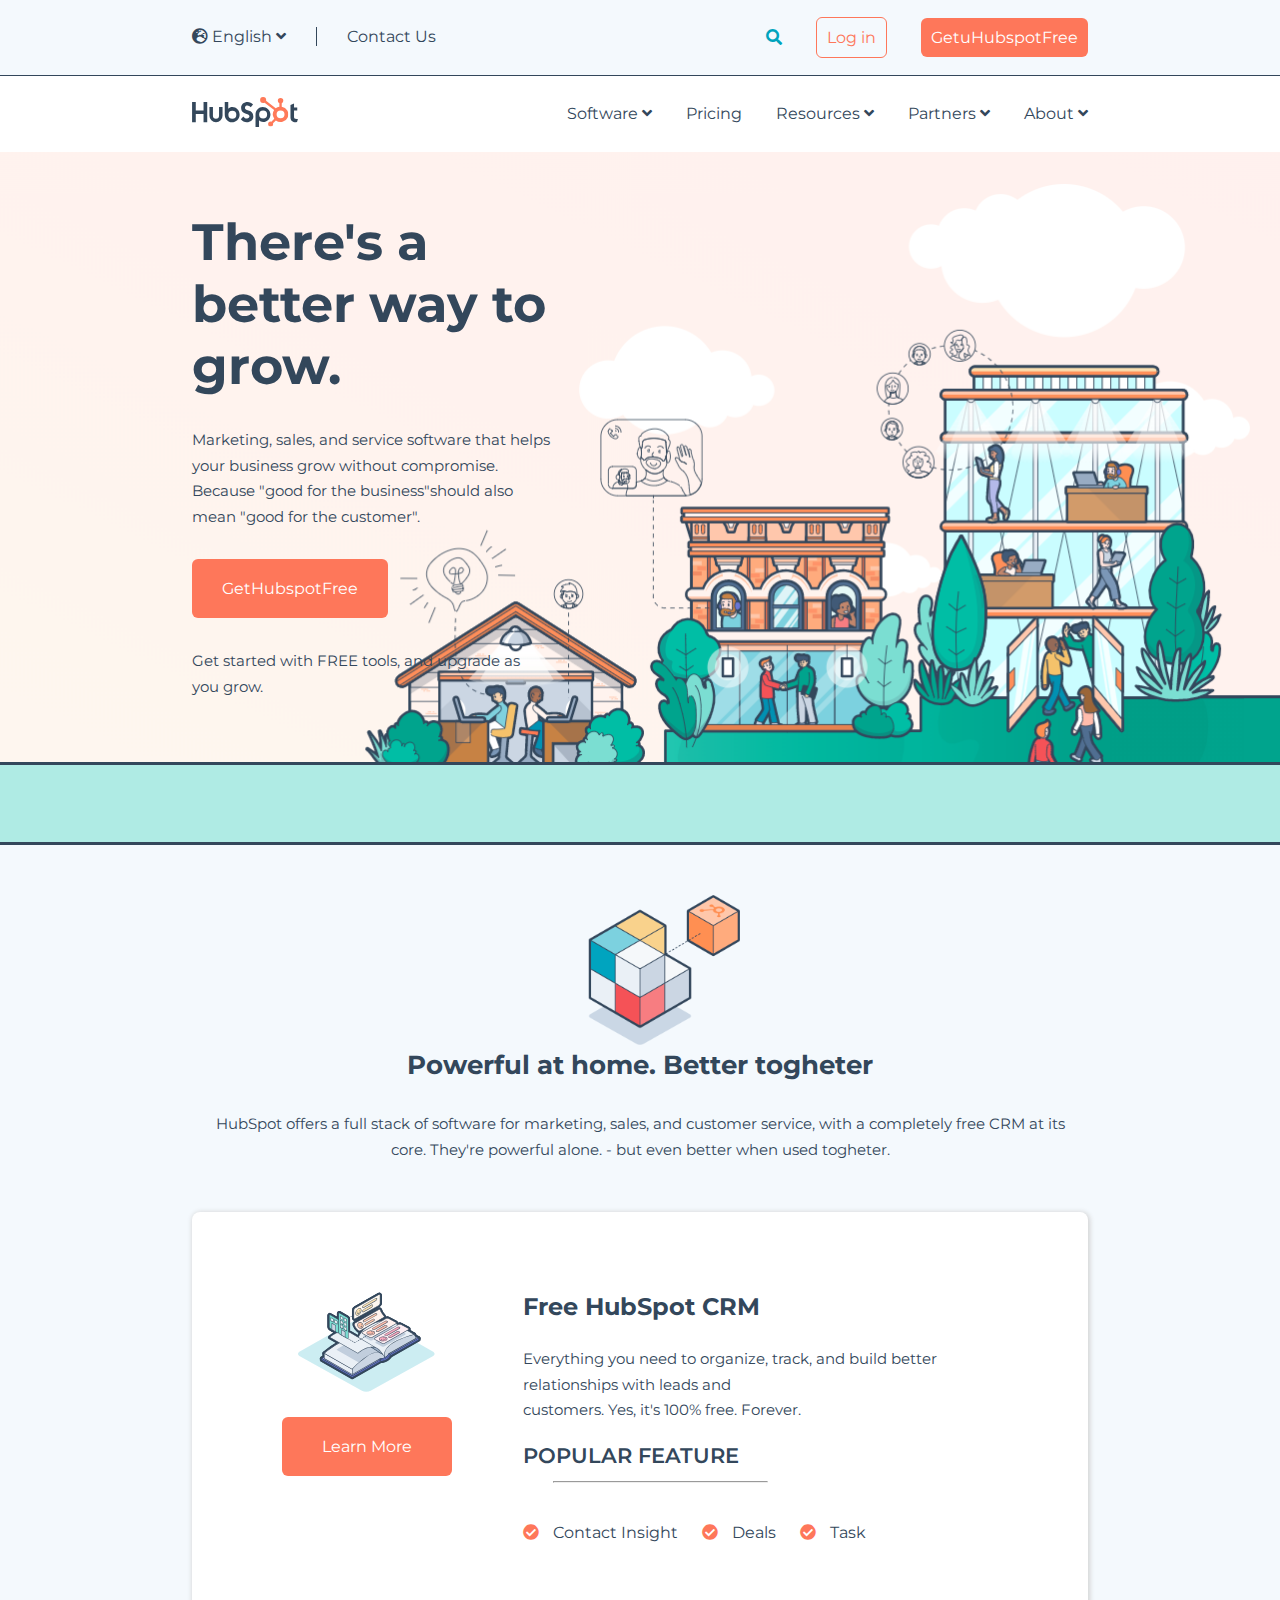
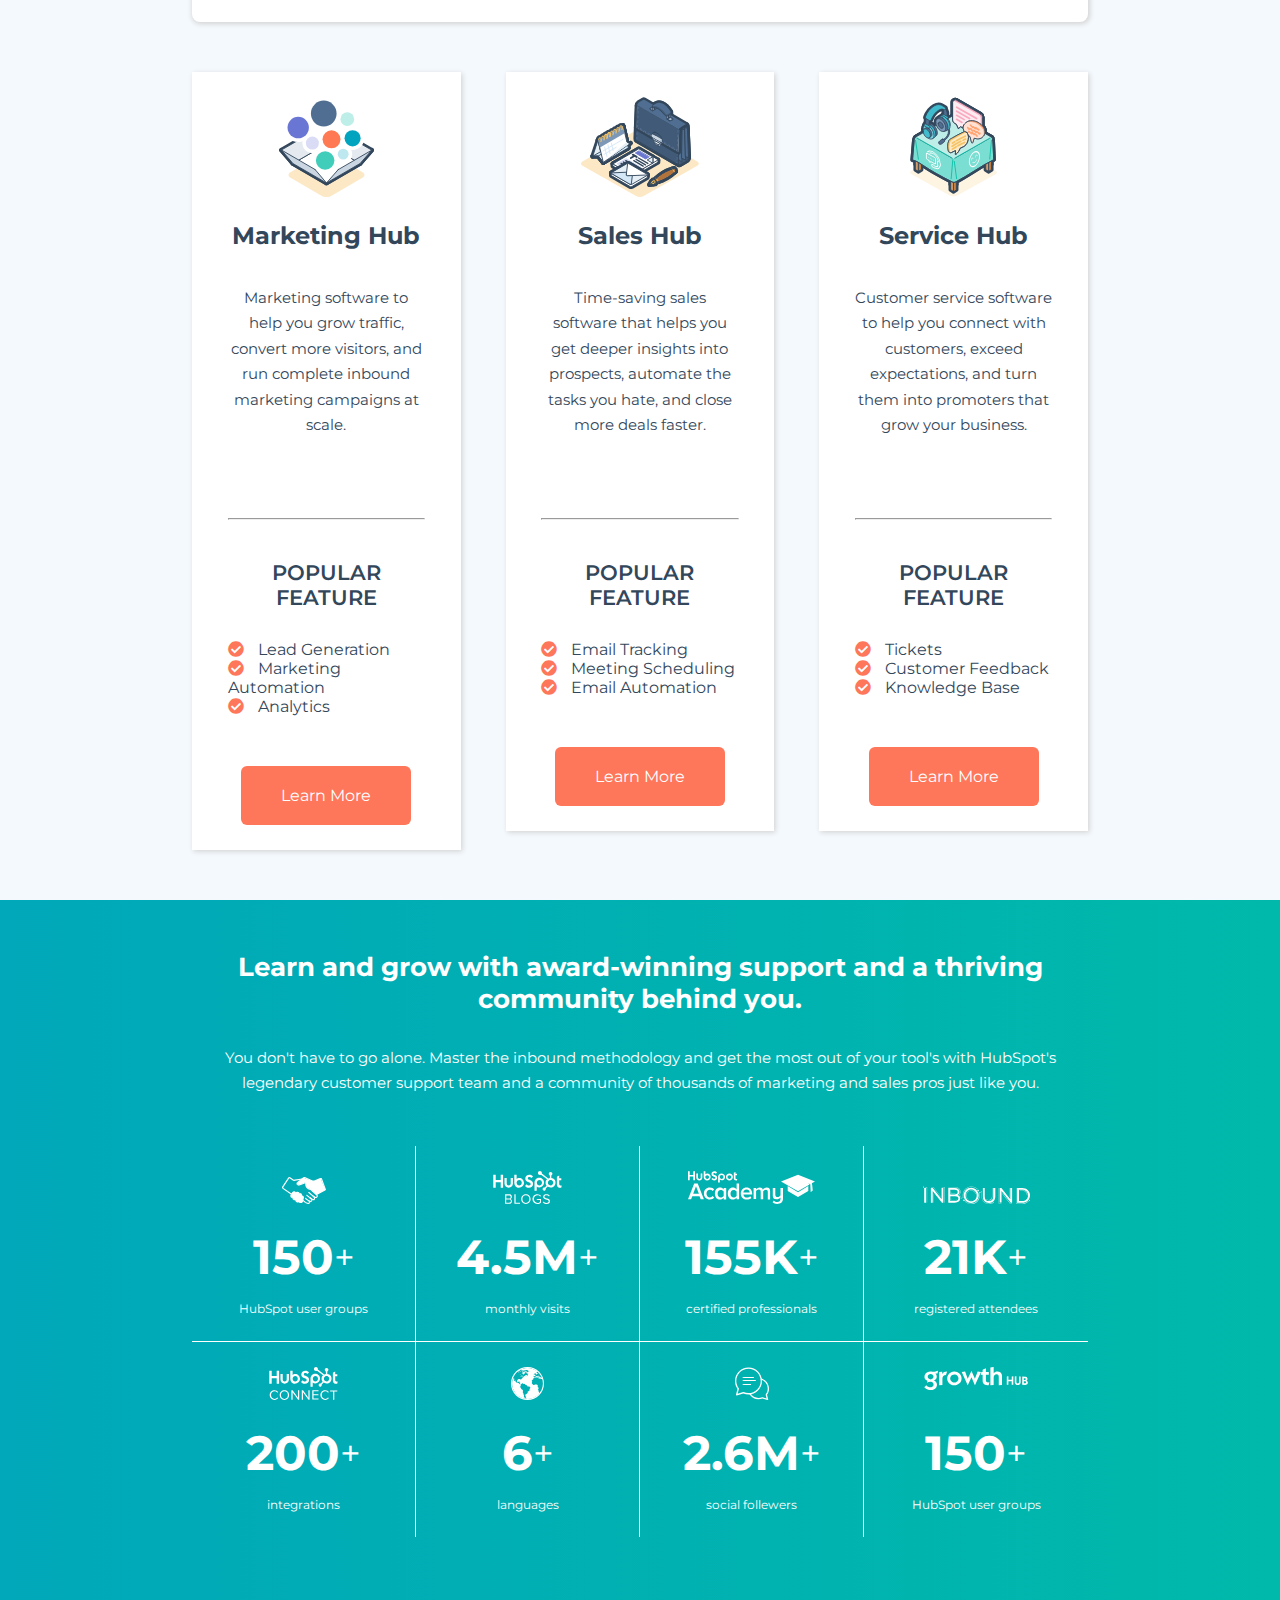
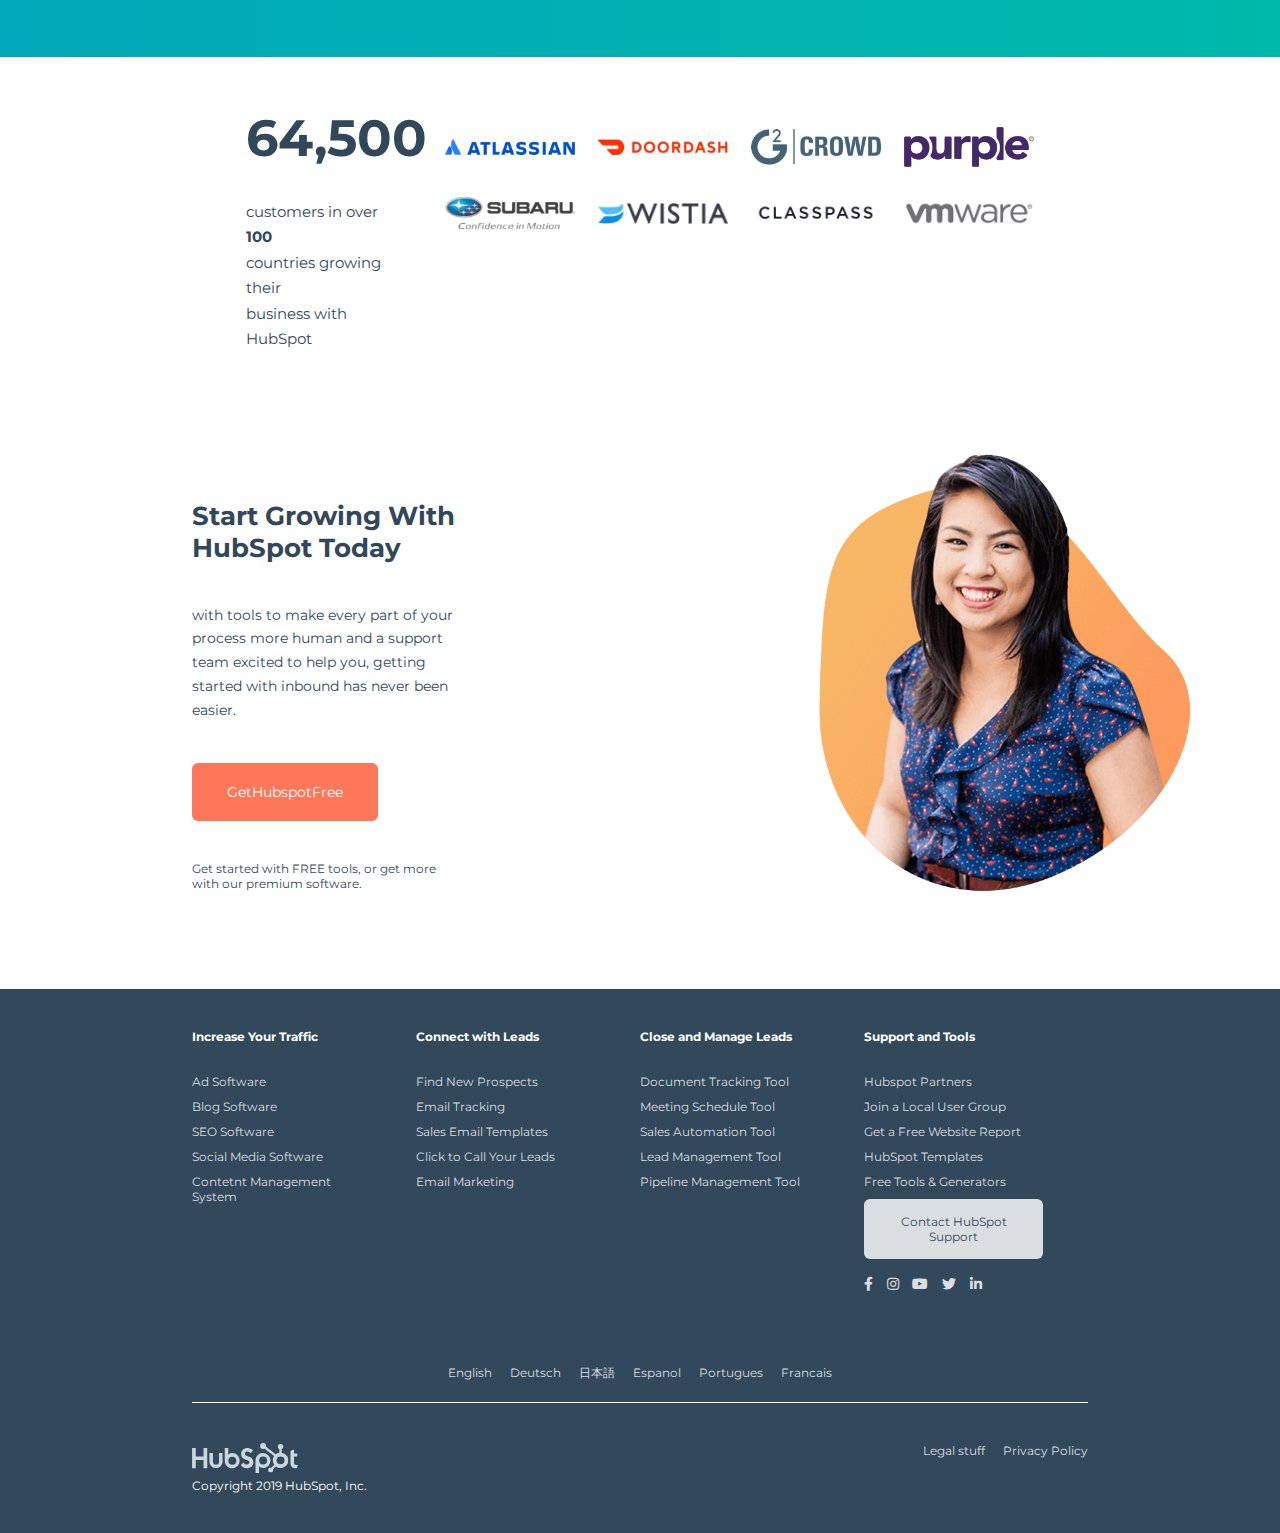
==== commit ec3d4039: "Complete Hubspot site - v0.2" ====
--- a/index.html
+++ b/index.html
@@ -464,6 +464,7 @@
               with tools to make every part of your process more human and a support team excited to help you, getting started with inbound has never been easier.
             </p>
 
+
             <a id="partners-button" class="button orange-button" href="#">GetHubspotFree</a>
 
             <div id="call-to-action-text">
@@ -472,7 +473,7 @@
 
           </div>
 
-          <div class="row testimonial">
+          <div class="testimonial">
             <img src="img/woman.webp" alt="">
           </div>
         </div>
--- a/css/master.css
+++ b/css/master.css
@@ -8,7 +8,7 @@
   font-family: 'Montserrat', sans-serif;
 }
 
-.row{
+.row::after{
   content: "";
   display: table;
   clear: both;
@@ -17,7 +17,7 @@
 }
 
 .center{
-  width: 75%;
+  width: 70%;
   margin: 0 auto;
 }
 
@@ -107,7 +107,7 @@
 }
 
 .select-language{
-  /* left nav centered through padding cause of  */
+  /* left nav centered through margin cause of the vertical line divisor */
   float: left;
 
   margin: 27px 0;
@@ -571,6 +571,8 @@
 .growing-with{
   float: left;
 
+  padding: 3rem 0;
+
   width: 30%;
 }
 
@@ -600,7 +602,6 @@
 
 
 .testimonial{
-  position: relative;
   float: right;
 
   text-align: right;
@@ -609,11 +610,7 @@
 }
 
 .testimonial img{
-  position: absolute;
-  bottom: 25px;
-  right: 0;
-
-  height: 385px;
+  height: 440px;
 }
 
 
